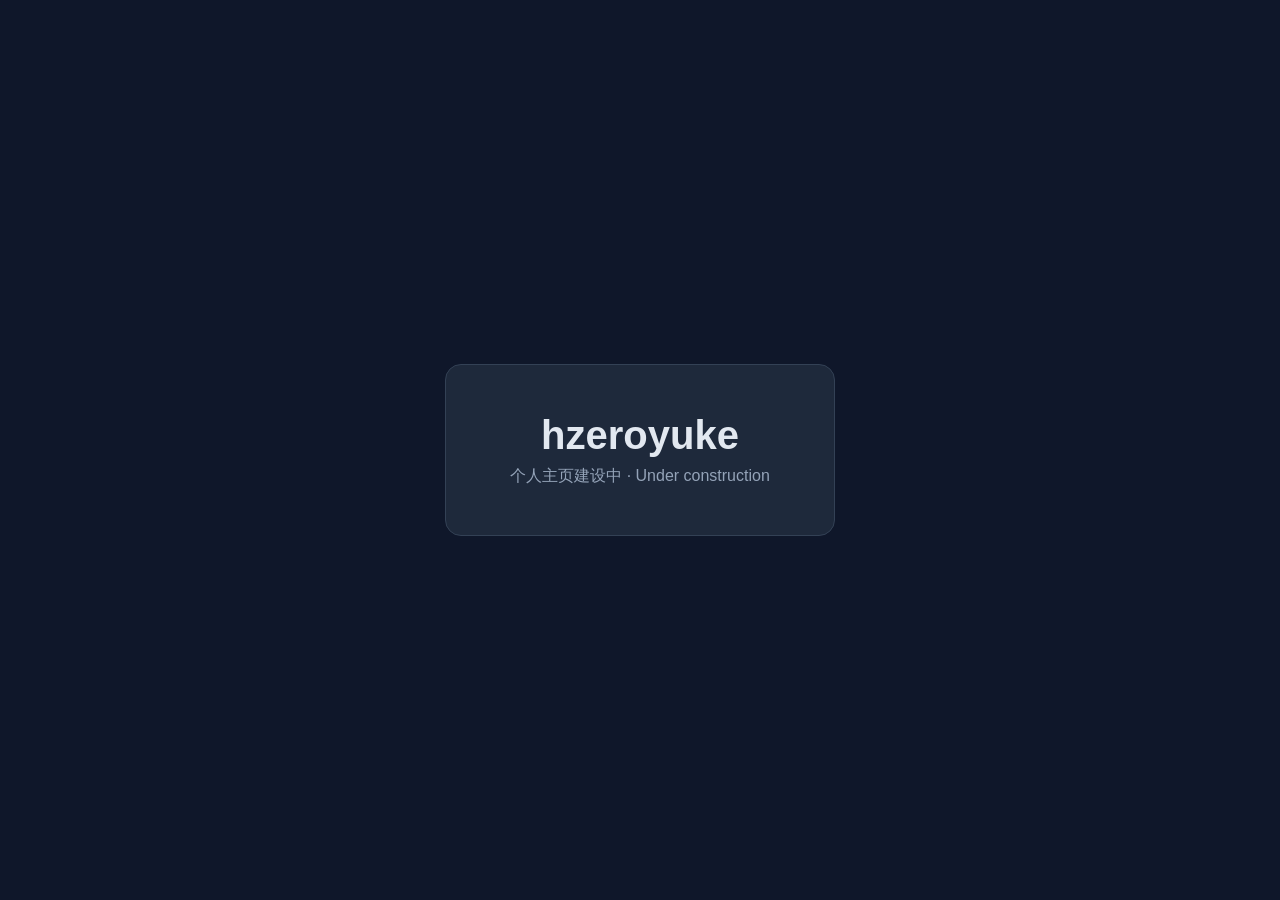
==== index.html @ 46107048 "Add placeholder homepage" ====
<!DOCTYPE html>
<html lang="zh">
<head>
  <meta charset="UTF-8">
  <meta name="viewport" content="width=device-width, initial-scale=1.0">
  <title>hzeroyuke</title>
  <style>
    body {
      margin: 0;
      min-height: 100vh;
      display: flex;
      align-items: center;
      justify-content: center;
      font-family: -apple-system, "Segoe UI", "PingFang SC", "Microsoft YaHei", sans-serif;
      background: #0f172a;
      color: #e2e8f0;
    }
    .card {
      text-align: center;
      padding: 3rem 4rem;
      border: 1px solid #334155;
      border-radius: 16px;
      background: #1e293b;
    }
    h1 { margin: 0 0 0.5rem; font-size: 2.5rem; }
    p { margin: 0; color: #94a3b8; }
  </style>
</head>
<body>
  <div class="card">
    <h1>hzeroyuke</h1>
    <p>个人主页建设中 · Under construction</p>
  </div>
</body>
</html>
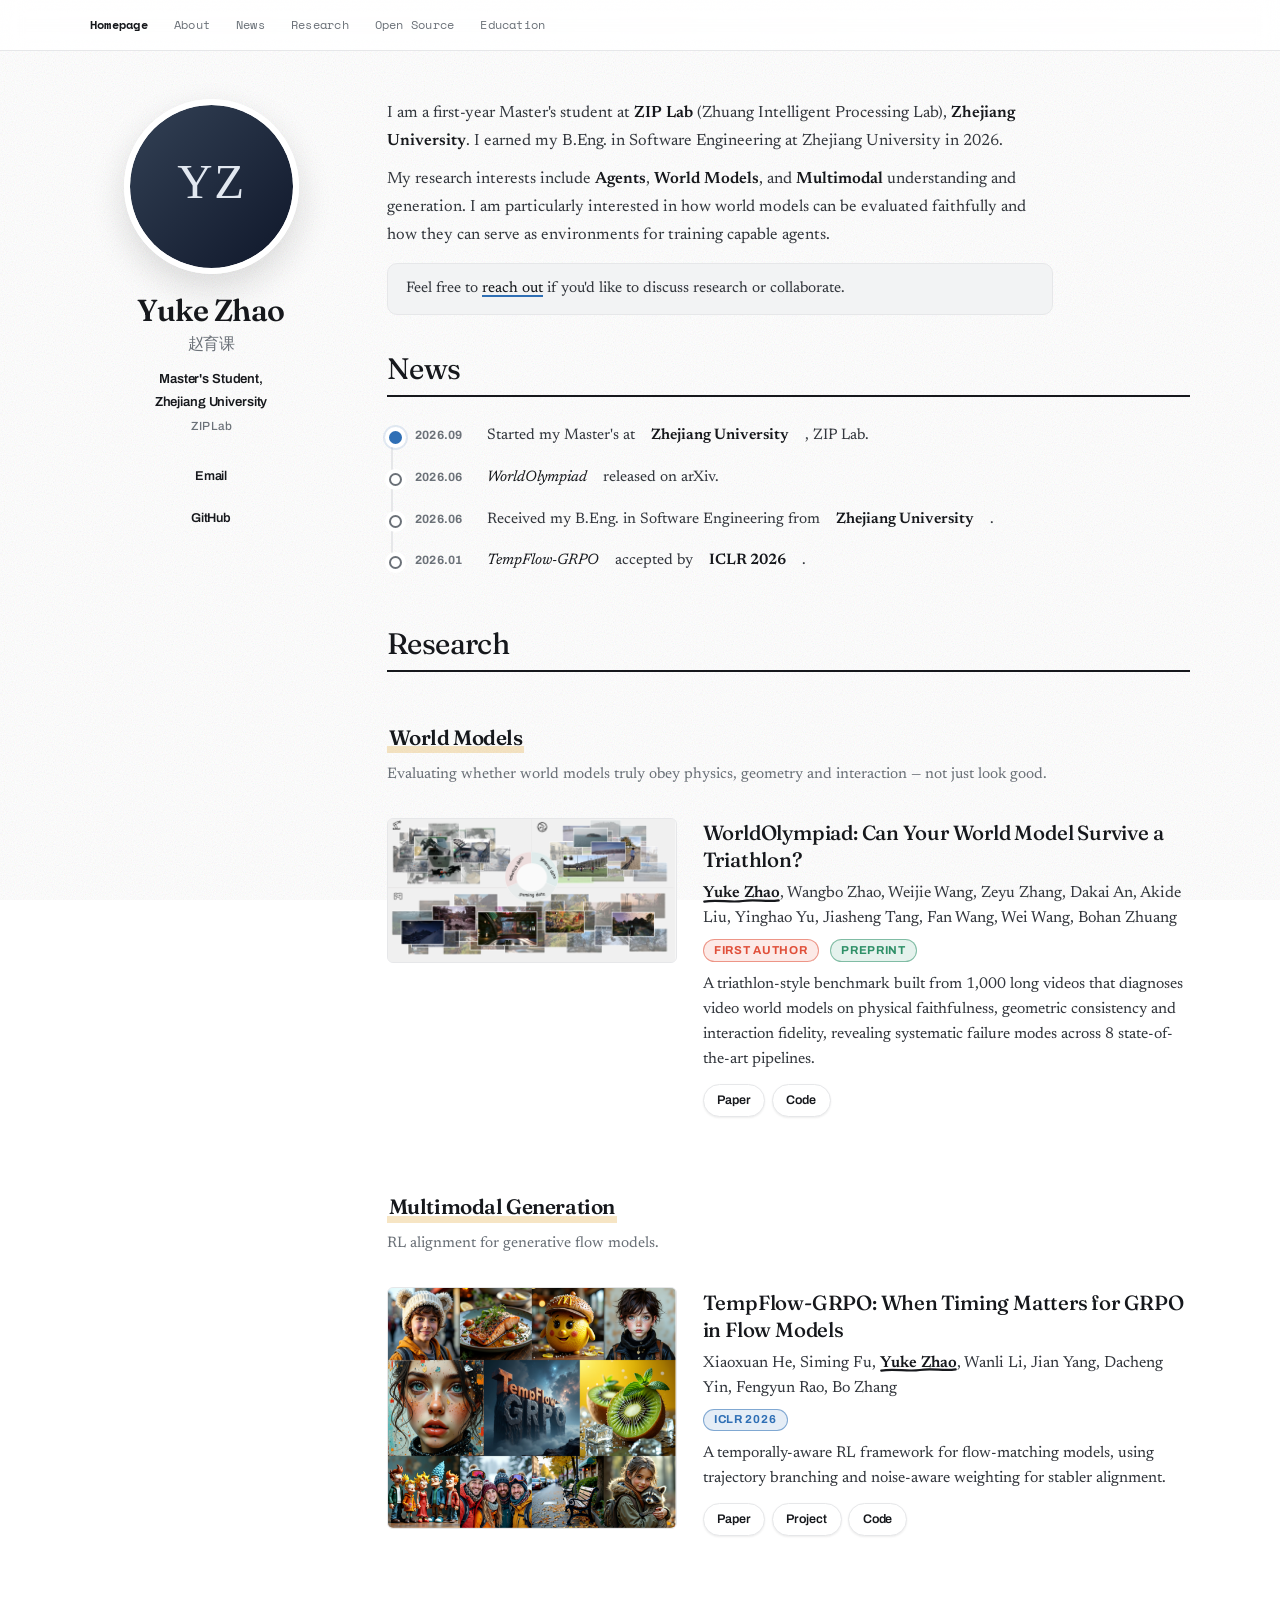
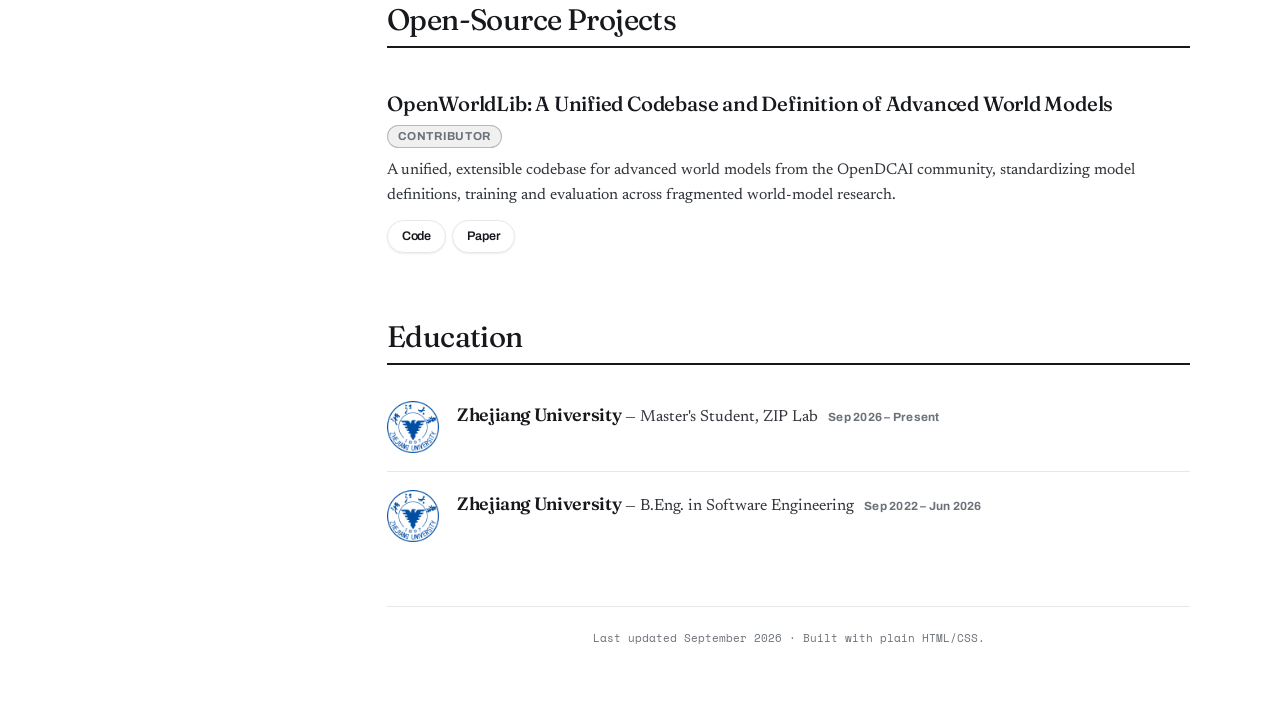
==== commit 6a90053c: "Add academic homepage for Yuke Zhao" ====
--- a/index.html
+++ b/index.html
@@ -1,35 +1,142 @@
 <!DOCTYPE html>
-<html lang="zh">
+<html lang="en">
 <head>
-  <meta charset="UTF-8">
-  <meta name="viewport" content="width=device-width, initial-scale=1.0">
-  <title>hzeroyuke</title>
-  <style>
-    body {
-      margin: 0;
-      min-height: 100vh;
-      display: flex;
-      align-items: center;
-      justify-content: center;
-      font-family: -apple-system, "Segoe UI", "PingFang SC", "Microsoft YaHei", sans-serif;
-      background: #0f172a;
-      color: #e2e8f0;
-    }
-    .card {
-      text-align: center;
-      padding: 3rem 4rem;
-      border: 1px solid #334155;
-      border-radius: 16px;
-      background: #1e293b;
-    }
-    h1 { margin: 0 0 0.5rem; font-size: 2.5rem; }
-    p { margin: 0; color: #94a3b8; }
-  </style>
+<meta charset="UTF-8">
+<meta name="viewport" content="width=device-width, initial-scale=1.0">
+<title>Yuke Zhao</title>
+<meta name="description" content="Yuke Zhao — Master's student at Zhejiang University, ZIP Lab. Agents, World Models, Multimodal.">
+<link rel="preconnect" href="https://fonts.googleapis.com">
+<link rel="preconnect" href="https://fonts.gstatic.com" crossorigin>
+<link href="https://fonts.googleapis.com/css2?family=Archivo:wght@500;600;700&family=Fraunces:ital,opsz,wght,WONK@0,9..144,300..900,0;0,9..144,300..900,1;1,9..144,300..900,0&family=Newsreader:ital,opsz,wght@0,6..72,200..600;1,6..72,200..600&family=Space+Mono:wght@400;700&display=swap" rel="stylesheet">
+<link rel="stylesheet" href="style.css?v=1">
 </head>
 <body>
-  <div class="card">
-    <h1>hzeroyuke</h1>
-    <p>个人主页建设中 · Under construction</p>
+
+<nav class="topnav">
+  <div class="topnav-inner">
+    <a href="#top" class="nav-home">Homepage</a>
+    <a href="#about">About</a>
+    <a href="#news">News</a>
+    <a href="#research">Research</a>
+    <a href="#opensource">Open Source</a>
+    <a href="#education">Education</a>
   </div>
+</nav>
+
+<div class="layout" id="top">
+
+  <aside class="sidebar">
+    <div class="author">
+      <div class="author-avatar">
+        <img src="assets/avatar.svg" alt="Yuke Zhao">
+      </div>
+      <h1 class="author-name">Yuke Zhao <span class="cn">赵育课</span></h1>
+      <p class="author-affil">Master's Student,<br>Zhejiang University</p>
+      <p class="author-affil-sub">ZIP Lab</p>
+      <ul class="author-links">
+        <li><a href="mailto:yukezhao37@gmail.com">Email</a></li>
+        <li><a href="https://github.com/hzeroyuke" target="_blank" rel="noopener">GitHub</a></li>
+      </ul>
+    </div>
+  </aside>
+
+  <main class="content">
+
+  <section class="about" id="about">
+    <p class="bio">
+      I am a first-year Master's student at <strong>ZIP Lab</strong>
+      (Zhuang Intelligent Processing Lab), <strong>Zhejiang University</strong>.
+      I earned my B.Eng. in Software Engineering at Zhejiang University in 2026.
+    </p>
+    <p class="bio">
+      My research interests include <strong>Agents</strong>, <strong>World Models</strong>,
+      and <strong>Multimodal</strong> understanding and generation. I am particularly
+      interested in how world models can be evaluated faithfully and how they can serve
+      as environments for training capable agents.
+    </p>
+    <p class="bio bio-cta">
+      Feel free to <a href="mailto:yukezhao37@gmail.com">reach out</a> if you'd like to discuss research or collaborate.
+    </p>
+  </section>
+
+  <section class="news" id="news">
+    <h2>News</h2>
+    <ul>
+      <li><span class="date">2026.09</span> Started my Master's at <strong>Zhejiang University</strong>, ZIP Lab.</li>
+      <li><span class="date">2026.06</span> <em>WorldOlympiad</em> released on arXiv.</li>
+      <li><span class="date">2026.06</span> Received my B.Eng. in Software Engineering from <strong>Zhejiang University</strong>.</li>
+      <li><span class="date">2026.01</span> <em>TempFlow-GRPO</em> accepted by <strong>ICLR 2026</strong>.</li>
+    </ul>
+  </section>
+
+  <section class="pubs" id="research">
+    <h2>Research</h2>
+
+    <div class="thread">
+      <h3 class="thread-title">World Models</h3>
+      <p class="thread-desc">Evaluating whether world models truly obey physics, geometry and interaction — not just look good.</p>
+
+      <div class="pub">
+        <div class="pub-thumb"><img src="assets/fig_worldolympiad.png" alt="WorldOlympiad"></div>
+        <div class="pub-body">
+          <p class="pub-title"><a href="https://arxiv.org/abs/2606.11129" target="_blank" rel="noopener">WorldOlympiad: Can Your World Model Survive a Triathlon?</a></p>
+          <p class="pub-authors"><strong>Yuke Zhao</strong>, Wangbo Zhao, Weijie Wang, Zeyu Zhang, Dakai An, Akide Liu, Yinghao Yu, Jiasheng Tang, Fan Wang, Wei Wang, Bohan Zhuang</p>
+          <p class="pub-venue"><span class="badge first">First Author</span> <span class="badge report">Preprint</span></p>
+          <p class="pub-tldr">A triathlon-style benchmark built from 1,000 long videos that diagnoses video world models on physical faithfulness, geometric consistency and interaction fidelity, revealing systematic failure modes across 8 state-of-the-art pipelines.</p>
+          <p class="pub-links"><a href="https://arxiv.org/abs/2606.11129" target="_blank" rel="noopener">Paper</a> <span class="sep">·</span> <a href="https://github.com/alibaba-damo-academy/WorldOlympiad" target="_blank" rel="noopener">Code</a></p>
+        </div>
+      </div>
+    </div>
+
+    <div class="thread">
+      <h3 class="thread-title">Multimodal Generation</h3>
+      <p class="thread-desc">RL alignment for generative flow models.</p>
+
+      <div class="pub">
+        <div class="pub-thumb"><img src="assets/fig_tempflow.png" alt="TempFlow-GRPO"></div>
+        <div class="pub-body">
+          <p class="pub-title"><a href="https://arxiv.org/abs/2508.04324" target="_blank" rel="noopener">TempFlow-GRPO: When Timing Matters for GRPO in Flow Models</a></p>
+          <p class="pub-authors">Xiaoxuan He, Siming Fu, <strong>Yuke Zhao</strong>, Wanli Li, Jian Yang, Dacheng Yin, Fengyun Rao, Bo Zhang</p>
+          <p class="pub-venue"><span class="badge conf">ICLR 2026</span></p>
+          <p class="pub-tldr">A temporally-aware RL framework for flow-matching models, using trajectory branching and noise-aware weighting for stabler alignment.</p>
+          <p class="pub-links"><a href="https://arxiv.org/abs/2508.04324" target="_blank" rel="noopener">Paper</a> <span class="sep">·</span> <a href="https://tempflowgrpo.github.io/" target="_blank" rel="noopener">Project</a> <span class="sep">·</span> <a href="https://github.com/Shredded-Pork/TempFlow-GRPO" target="_blank" rel="noopener">Code</a></p>
+        </div>
+      </div>
+    </div>
+  </section>
+
+  <section class="pubs" id="opensource">
+    <h2>Open-Source Projects</h2>
+
+    <div class="pub no-thumb">
+      <div class="pub-body">
+        <p class="pub-title"><a href="https://github.com/OpenDCAI/OpenWorldLib" target="_blank" rel="noopener">OpenWorldLib: A Unified Codebase and Definition of Advanced World Models</a></p>
+        <p class="pub-venue"><span class="badge contrib">Contributor</span></p>
+        <p class="pub-tldr">A unified, extensible codebase for advanced world models from the OpenDCAI community, standardizing model definitions, training and evaluation across fragmented world-model research.</p>
+        <p class="pub-links"><a href="https://github.com/OpenDCAI/OpenWorldLib" target="_blank" rel="noopener">Code</a> <span class="sep">·</span> <a href="https://arxiv.org/abs/2604.04707" target="_blank" rel="noopener">Paper</a></p>
+      </div>
+    </div>
+  </section>
+
+  <section class="misc" id="education">
+    <h2>Education</h2>
+    <ul class="edu">
+      <li>
+        <span class="edu-logo"><img src="assets/zju.png" alt="ZJU"></span>
+        <span class="edu-text"><strong>Zhejiang University</strong> — Master's Student, ZIP Lab <span class="edu-date">Sep 2026 – Present</span></span>
+      </li>
+      <li>
+        <span class="edu-logo"><img src="assets/zju.png" alt="ZJU"></span>
+        <span class="edu-text"><strong>Zhejiang University</strong> — B.Eng. in Software Engineering <span class="edu-date">Sep 2022 – Jun 2026</span></span>
+      </li>
+    </ul>
+  </section>
+
+  <footer>
+    <p>Last updated September 2026 · Built with plain HTML/CSS.</p>
+  </footer>
+
+  </main>
+</div>
 </body>
 </html>
--- a/style.css
+++ b/style.css
@@ -0,0 +1,722 @@
+/* =====================================================================
+   Wanli Li — academic homepage
+   Aesthetic: ink-on-paper, editorial serif, monochrome with blue pops
+   Fonts: Fraunces (display) · Newsreader (body) · Space Mono / Archivo (labels)
+   ===================================================================== */
+
+:root {
+  /* --- ink & paper --- */
+  --ink: #16181c;
+  --soft: #33373d;
+  --faint: #6b7178;
+  --line: #e6e7e9;
+  --bg: #ffffff;
+  --bg-2: #f2f3f4;
+  --card: #ffffff;
+
+  /* --- functional accent (links, active states) --- */
+  --accent: #2f6fb5;
+  --accent-soft: rgba(47, 111, 181, 0.12);
+
+  /* --- pops --- */
+  --pop-red: #e0503a;
+  --pop-blue: #2f6fb5;
+  --pop-amber: #e0a12b;
+  --pop-green: #2f9068;
+  --marker: rgba(224, 161, 43, 0.28);
+
+  /* --- type --- */
+  --font-display: "Fraunces", Georgia, serif;
+  --font-body: "Newsreader", Georgia, serif;
+  --font-mono: "Space Mono", "SFMono-Regular", monospace;
+  --font-ui: "Archivo", -apple-system, BlinkMacSystemFont, sans-serif;
+  --font-name: "Fraunces", Georgia, serif;
+
+  --radius: 12px;
+  --ease: cubic-bezier(0.22, 1, 0.36, 1);
+}
+
+* { box-sizing: border-box; margin: 0; padding: 0; }
+
+html { scroll-behavior: smooth; }
+
+body {
+  font-family: var(--font-body);
+  color: var(--ink);
+  background: var(--bg);
+  line-height: 1.7;
+  font-size: 20px;
+  font-weight: 420;
+  font-optical-sizing: auto;
+  -webkit-font-smoothing: antialiased;
+  overflow-x: hidden;
+}
+
+/* paper grain overlay */
+body::before {
+  content: "";
+  position: fixed;
+  inset: 0;
+  z-index: 1;
+  pointer-events: none;
+  opacity: 0.4;
+  mix-blend-mode: multiply;
+  background-image: url("data:image/svg+xml,%3Csvg xmlns='http://www.w3.org/2000/svg' width='140' height='140'%3E%3Cfilter id='n'%3E%3CfeTurbulence type='fractalNoise' baseFrequency='0.9' numOctaves='2' stitchTiles='stitch'/%3E%3C/filter%3E%3Crect width='100%25' height='100%25' filter='url(%23n)' opacity='0.4'/%3E%3C/svg%3E");
+}
+
+a {
+  color: var(--accent);
+  text-decoration: none;
+  border-bottom: 1px solid transparent;
+  transition: border-color .15s var(--ease), color .15s var(--ease);
+}
+a:hover { border-bottom-color: var(--accent); }
+
+/* ---------- TOP NAV ---------- */
+.topnav {
+  position: sticky;
+  top: 0;
+  z-index: 100;
+  background: rgba(255,255,255,0.85);
+  backdrop-filter: blur(10px) saturate(1.3);
+  border-bottom: 1px solid var(--line);
+}
+.topnav-inner {
+  max-width: 1180px;
+  margin: 0 auto;
+  padding: 13px 40px;
+  display: flex;
+  gap: 26px;
+  font-family: var(--font-mono);
+  font-size: 0.72rem;
+  letter-spacing: 0.02em;
+}
+.topnav a {
+  position: relative;
+  color: var(--faint);
+  border-bottom: none;
+  padding: 2px 0;
+  transition: color .3s var(--ease);
+}
+.topnav a::after {
+  content: "";
+  position: absolute;
+  left: 0;
+  bottom: -1px;
+  width: 100%;
+  height: 1.5px;
+  background: var(--ink);
+  transform: scaleX(0);
+  transform-origin: left;
+  transition: transform .32s var(--ease);
+}
+.topnav a:hover { color: var(--ink); border-bottom: none; }
+.topnav a:hover::after { transform: scaleX(1); }
+.topnav .nav-home { color: var(--ink); font-weight: 700; }
+
+/* ---------- TWO-COLUMN LAYOUT ---------- */
+.layout {
+  max-width: 1180px;
+  margin: 0 auto;
+  padding: 48px 40px 80px;
+  display: flex;
+  align-items: flex-start;
+  position: relative;
+  z-index: 2;
+}
+.sidebar {
+  width: 22%;
+  flex-shrink: 0;
+  position: sticky;
+  top: 80px;
+  text-align: center;
+}
+.content {
+  width: 78%;
+  padding-left: 5%;
+}
+
+/* ---------- SIDEBAR / AUTHOR ---------- */
+.author-avatar {
+  width: 175px;
+  height: 175px;
+  margin: 0 auto 18px;
+  border-radius: 50%;
+  overflow: hidden;
+  padding: 0;
+  border: 6px solid var(--card);
+  box-shadow: 0 14px 34px rgba(20,24,24,0.14);
+  transition: box-shadow .35s var(--ease);
+}
+.author-avatar:hover { box-shadow: 0 18px 40px rgba(20,24,24,0.2); }
+.author-avatar img { width: 100%; height: 100%; object-fit: cover; border-radius: 50%; display: block; }
+
+.author-name {
+  font-family: var(--font-name);
+  font-size: 1.9rem;
+  font-weight: 600;
+  line-height: 1.15;
+  letter-spacing: -0.015em;
+  color: var(--ink);
+  margin-bottom: 12px;
+  padding: 0.06em 0.04em 0.12em;
+}
+.author-name .cn {
+  display: block;
+  font-family: var(--font-display);
+  font-size: 1rem;
+  font-weight: 400;
+  color: var(--faint);
+  margin-top: 6px;
+}
+
+.author-affil {
+  font-family: var(--font-ui);
+  font-size: 0.82rem;
+  color: var(--ink);
+  font-weight: 600;
+  letter-spacing: -0.01em;
+  margin-bottom: 3px;
+}
+.author-affil-sub {
+  font-family: var(--font-ui);
+  font-size: 0.74rem;
+  font-weight: 500;
+  color: var(--faint);
+  margin-bottom: 18px;
+}
+
+.author-links { list-style: none; }
+.author-links li { padding: 4px 0; }
+.author-links a {
+  font-family: var(--font-ui);
+  font-size: 0.8rem;
+  font-weight: 600;
+  letter-spacing: -0.01em;
+  color: var(--ink);
+  border-bottom: none;
+  transition: color .3s var(--ease);
+}
+.author-links a:hover { color: var(--faint); border-bottom: none; }
+
+/* ---------- BIO ---------- */
+.bio {
+  font-size: 1.02rem;
+  line-height: 1.72;
+  color: var(--soft);
+  max-width: 74ch;
+  margin-bottom: 10px;
+}
+.bio strong { font-weight: 600; color: var(--ink); }
+.bio em { font-style: italic; color: var(--ink); }
+.bio a {
+  color: var(--ink);
+  border-bottom: none;
+  text-decoration: underline;
+  text-decoration-color: var(--pop-blue);
+  text-decoration-thickness: 1.5px;
+  text-underline-offset: 2.5px;
+  text-decoration-skip-ink: none;
+}
+.bio a:hover { color: var(--pop-blue); text-decoration-thickness: 2px; }
+.bio-cta {
+  margin-top: 14px;
+  padding: 12px 18px;
+  background: var(--bg-2);
+  border: 1.5px solid var(--line);
+  border-radius: 10px;
+  font-size: 0.95rem;
+  color: var(--soft);
+}
+.nowrap { white-space: nowrap; }
+
+/* ---------- SECTION HEADERS ---------- */
+h2 {
+  font-family: var(--font-display);
+  font-size: 1.85rem;
+  font-weight: 450;
+  letter-spacing: -0.02em;
+  line-height: 1.08;
+  font-variation-settings: "opsz" 30, "wght" 450, "WONK" 0;
+  margin-bottom: 18px;
+  padding-bottom: 10px;
+  border-bottom: 2.5px solid var(--ink);
+}
+section { margin-bottom: 46px; scroll-margin-top: 4.5rem; }
+.about { margin-bottom: 38px; }
+
+/* ---------- NEWS (timeline) ---------- */
+.news ul, .misc ul { list-style: none; }
+.news ul { position: relative; padding-left: 2px; }
+.news ul::before {
+  content: "";
+  position: absolute;
+  top: 1rem;
+  bottom: 1rem;
+  left: 4px;
+  width: 1.5px;
+  background: var(--line);
+}
+.news li {
+  position: relative;
+  display: flex;
+  gap: 16px;
+  padding: 8px 0 8px 26px;
+  font-size: 0.95rem;
+  color: var(--soft);
+  align-items: baseline;
+}
+.news li::before {
+  content: "";
+  position: absolute;
+  left: 0;
+  top: 1rem;
+  width: 9px;
+  height: 9px;
+  border-radius: 50%;
+  background: var(--card);
+  border: 2px solid var(--faint);
+  box-shadow: 0 0 0 4px var(--card);
+  z-index: 1;
+  transition: transform .25s var(--ease), border-color .25s var(--ease), background .25s var(--ease);
+}
+.news li:first-child::before {
+  background: var(--pop-blue);
+  border-color: var(--pop-blue);
+  box-shadow: 0 0 0 4px var(--card), 0 0 0 6px var(--accent-soft);
+}
+.news li:hover::before {
+  transform: scale(1.25);
+  border-color: var(--pop-blue);
+  background: var(--pop-blue);
+}
+.news strong { color: var(--ink); font-weight: 600; }
+.news em { font-style: italic; color: var(--ink); }
+.date {
+  flex-shrink: 0;
+  font-family: var(--font-ui);
+  color: var(--faint);
+  font-variant-numeric: tabular-nums;
+  font-size: 0.75rem;
+  font-weight: 700;
+  letter-spacing: 0.02em;
+  min-width: 56px;
+  white-space: nowrap;
+}
+
+/* ---------- TALKS ---------- */
+.talks ul { list-style: none; }
+.talks li {
+  display: grid;
+  grid-template-columns: 64px 1fr auto;
+  gap: 6px 18px;
+  align-items: baseline;
+  padding: 10px 0;
+  border-bottom: 1px solid var(--line);
+}
+.talks li:last-child { border-bottom: none; }
+.talk-date {
+  font-family: var(--font-ui);
+  color: var(--faint);
+  font-variant-numeric: tabular-nums;
+  font-size: 0.75rem;
+  font-weight: 700;
+  letter-spacing: 0.02em;
+}
+.talk-title {
+  font-family: var(--font-display);
+  font-size: 1.02rem;
+  font-weight: 500;
+  letter-spacing: -0.01em;
+  color: var(--ink);
+}
+.talk-venue {
+  text-align: right;
+  font-family: var(--font-ui);
+  font-size: 0.78rem;
+  font-weight: 600;
+  color: var(--faint);
+}
+
+/* ---------- RESEARCH ---------- */
+.research-note {
+  font-size: 0.92rem;
+  color: var(--faint);
+  margin-bottom: 28px;
+  margin-top: -4px;
+}
+.cofirst { color: var(--pop-red); font-weight: 600; font-size: 0.85em; vertical-align: super; line-height: 0; }
+
+.thread { margin-bottom: 20px; }
+.thread + .thread { margin-top: 8px; }
+.thread-title {
+  font-family: var(--font-display);
+  font-size: 1.3rem;
+  font-weight: 600;
+  letter-spacing: -0.02em;
+  color: var(--ink);
+  margin-bottom: 4px;
+  margin-top: 30px;
+  display: inline-block;
+  border-bottom: none;
+  background-image: linear-gradient(var(--marker), var(--marker));
+  background-repeat: no-repeat;
+  background-position: 0 88%;
+  background-size: 100% 0.36em;
+  padding: 0 0.08em 2px;
+}
+.thread-desc {
+  font-size: 0.95rem;
+  color: var(--faint);
+  margin-bottom: 8px;
+}
+
+.pub {
+  display: grid;
+  grid-template-columns: 290px 1fr;
+  gap: 1.6rem;
+  align-items: start;
+  padding: 1.4rem 0;
+  border-top: 1px solid var(--line);
+  border-bottom: none;
+}
+.pub:first-of-type { border-top: none; }
+
+.pub-thumb {
+  display: block;
+  width: 100%;
+  border-radius: 6px;
+  overflow: hidden;
+  background: var(--bg-2);
+  border: 1px solid var(--line);
+  box-shadow: none;
+}
+.pub-thumb img {
+  width: 100%;
+  height: auto;
+  object-fit: contain;
+  display: block;
+  border-radius: 0;
+  box-shadow: none;
+  transition: transform .5s var(--ease);
+}
+.pub:hover .pub-thumb img { transform: scale(1.05); }
+
+.pub-body { min-width: 0; }
+.pub-title {
+  font-family: var(--font-display);
+  font-size: 1.28rem;
+  font-weight: 500;
+  letter-spacing: -0.01em;
+  line-height: 1.32;
+  margin: 0.1rem 0 0.5rem;
+}
+.pub-title a { color: var(--ink); border-bottom: none; }
+.pub-title a:hover { color: var(--pop-blue); border-bottom: none; }
+
+/* hand-drawn brush underline for MY name */
+.pub-authors {
+  font-size: 1rem;
+  color: var(--soft);
+  line-height: 1.56;
+  margin-bottom: 8px;
+}
+.pub-authors strong {
+  position: relative;
+  color: var(--ink);
+  font-weight: 600;
+  white-space: nowrap;
+  padding-bottom: 0.22em;
+  background-image: url("data:image/svg+xml,%3Csvg xmlns='http://www.w3.org/2000/svg' width='120' height='12' viewBox='0 0 120 12'%3E%3Cpath d='M2,7 C22,3 42,9 62,6 C82,3 100,8 118,5' fill='none' stroke='%2316181c' stroke-width='3.4' stroke-linecap='round'/%3E%3C/svg%3E");
+  background-repeat: no-repeat;
+  background-position: 0 100%;
+  background-size: 100% 0.5em;
+}
+
+/* venue line + pill badges */
+.pub-venue {
+  display: flex;
+  align-items: center;
+  flex-wrap: wrap;
+  gap: 0.4rem 0.7rem;
+  font-family: var(--font-ui);
+  font-size: 0.78rem;
+  font-weight: 700;
+  letter-spacing: 0.04em;
+  text-transform: uppercase;
+  color: var(--faint);
+  margin-bottom: 10px;
+}
+.badge {
+  display: inline-flex;
+  align-items: center;
+  font-family: var(--font-ui);
+  font-size: 0.72rem;
+  font-weight: 700;
+  letter-spacing: 0.06em;
+  line-height: 1;
+  padding: 0.28rem 0.65rem;
+  border-radius: 40px;
+  margin-right: 0;
+  vertical-align: baseline;
+}
+.badge.first {
+  color: var(--pop-red);
+  background: rgba(224, 80, 58, 0.12);
+  border: 1.5px solid rgba(224, 80, 58, 0.55);
+}
+.badge.cofirst-b {
+  color: var(--pop-amber);
+  background: rgba(224, 161, 43, 0.14);
+  border: 1.5px solid rgba(224, 161, 43, 0.6);
+}
+.badge.conf {
+  color: var(--pop-blue);
+  background: var(--accent-soft);
+  border: 1.5px solid rgba(47, 111, 181, 0.55);
+}
+.badge.report {
+  color: var(--pop-green);
+  background: rgba(47, 144, 104, 0.12);
+  border: 1.5px solid rgba(47, 144, 104, 0.55);
+}
+.badge.contrib {
+  color: var(--faint);
+  background: rgba(107, 113, 120, 0.1);
+  border: 1.5px solid rgba(107, 113, 120, 0.45);
+}
+.cite {
+  font-family: var(--font-ui);
+  color: var(--faint);
+  font-size: 0.74rem;
+  font-weight: 600;
+  letter-spacing: 0.01em;
+  text-transform: none;
+}
+
+.pub-tldr {
+  font-size: 0.98rem;
+  color: var(--soft);
+  margin-bottom: 12px;
+  line-height: 1.6;
+}
+
+/* pill link buttons */
+.pub-links {
+  display: flex;
+  flex-wrap: wrap;
+  gap: 0.4rem;
+  font-size: 1rem;
+}
+.pub-links .sep { display: none; }
+.pub-links a {
+  font-family: var(--font-ui);
+  font-size: 0.78rem;
+  font-weight: 600;
+  letter-spacing: -0.005em;
+  color: var(--ink);
+  background: var(--bg);
+  border: 1px solid var(--line);
+  border-bottom: 1px solid var(--line);
+  padding: 0.3rem 0.85rem;
+  border-radius: 40px;
+  box-shadow: 0 1px 2px rgba(22,24,28,0.08);
+  transition: transform .18s var(--ease), box-shadow .18s var(--ease),
+              background .28s var(--ease), border-color .28s var(--ease);
+}
+.pub-links a:hover {
+  background: var(--bg-2);
+  border-color: var(--faint);
+  transform: translateY(-1px);
+  box-shadow: 0 3px 8px rgba(22,24,28,0.12);
+}
+
+/* ---------- EXPERIENCE ---------- */
+.experience .exp-item {
+  display: flex;
+  gap: 18px;
+  padding: 18px 0;
+  border-bottom: 1px solid var(--line);
+}
+.experience .exp-item:last-child { border-bottom: none; }
+
+.exp-logo {
+  width: 52px;
+  height: 52px;
+  flex-shrink: 0;
+  border-radius: 10px;
+  background: var(--card);
+  border: 1px solid var(--line);
+  display: flex;
+  align-items: center;
+  justify-content: center;
+  padding: 8px;
+}
+.exp-logo img { max-width: 100%; max-height: 100%; object-fit: contain; display: block; }
+
+.exp-body { flex: 1; min-width: 0; }
+.exp-head {
+  display: flex;
+  justify-content: space-between;
+  align-items: baseline;
+  gap: 10px;
+  flex-wrap: wrap;
+}
+.exp-org {
+  font-family: var(--font-display);
+  font-size: 1.12rem;
+  font-weight: 600;
+  letter-spacing: -0.02em;
+  color: var(--ink);
+}
+.exp-date {
+  font-family: var(--font-ui);
+  font-size: 0.74rem;
+  font-weight: 700;
+  letter-spacing: 0.02em;
+  color: var(--faint);
+  font-variant-numeric: tabular-nums;
+  white-space: nowrap;
+}
+.exp-role {
+  font-family: var(--font-ui);
+  font-size: 0.78rem;
+  font-weight: 600;
+  letter-spacing: 0.01em;
+  color: var(--pop-blue);
+  margin: 4px 0 7px;
+}
+.exp-desc {
+  font-size: 0.98rem;
+  color: var(--soft);
+  line-height: 1.6;
+}
+.exp-desc strong { font-weight: 600; color: var(--ink); }
+.exp-desc em { font-style: italic; }
+.exp-mentor {
+  font-size: 0.9rem;
+  color: var(--faint);
+  margin-top: 6px;
+}
+.exp-mentor a { color: var(--soft); border-bottom: none; }
+.exp-mentor a:hover { color: var(--pop-blue); border-bottom: 1px solid var(--pop-blue); }
+
+/* ---------- SKILLS ---------- */
+.skill-row {
+  display: flex;
+  gap: 18px;
+  padding: 11px 0;
+  border-bottom: 1px solid var(--line);
+  font-size: 0.97rem;
+}
+.skill-row:last-child { border-bottom: none; }
+.skill-key {
+  flex: 0 0 110px;
+  font-family: var(--font-mono);
+  font-size: 0.72rem;
+  font-weight: 700;
+  letter-spacing: 0.14em;
+  text-transform: uppercase;
+  color: var(--ink);
+  padding-top: 4px;
+}
+.skill-val { flex: 1; color: var(--soft); }
+
+/* ---------- EDUCATION ---------- */
+.misc .edu { margin-bottom: 18px; }
+.misc .edu li {
+  display: flex;
+  align-items: flex-start;
+  gap: 18px;
+  padding: 18px 0;
+  border-bottom: 1px solid var(--line);
+}
+.misc .edu li:last-child { border-bottom: none; }
+.edu-logo {
+  width: 52px;
+  height: 52px;
+  flex-shrink: 0;
+  display: flex;
+  align-items: center;
+  justify-content: center;
+}
+.edu-logo img { max-width: 100%; max-height: 100%; object-fit: contain; }
+.edu-text { font-size: 1rem; color: var(--soft); line-height: 1.55; }
+.edu-text strong {
+  font-family: var(--font-display);
+  font-size: 1.12rem;
+  font-weight: 600;
+  letter-spacing: -0.02em;
+  color: var(--ink);
+}
+.edu-date {
+  font-family: var(--font-ui);
+  color: var(--faint);
+  font-size: 0.74rem;
+  font-weight: 700;
+  letter-spacing: 0.02em;
+  margin-left: 6px;
+}
+.edu-advisor { font-size: 0.9rem; color: var(--faint); }
+.edu-advisor a { color: var(--soft); border-bottom: none; }
+.edu-advisor a:hover { color: var(--pop-blue); border-bottom: 1px solid var(--pop-blue); }
+
+/* ---------- HONORS ---------- */
+.misc .honors { list-style: none; }
+.misc .honors li {
+  font-size: 0.97rem;
+  color: var(--soft);
+  padding: 5px 0 5px 20px;
+  position: relative;
+}
+.misc .honors li::before {
+  content: "";
+  position: absolute;
+  left: 2px;
+  top: 0.85em;
+  width: 7px;
+  height: 7px;
+  border-radius: 50%;
+  background: transparent;
+  border: 1.5px solid var(--ink);
+}
+
+/* ---------- FOOTER ---------- */
+footer {
+  border-top: 1px solid var(--line);
+  padding-top: 22px;
+  font-family: var(--font-mono);
+  font-size: 0.68rem;
+  color: var(--faint);
+  text-align: center;
+}
+
+/* ---------- RESPONSIVE ---------- */
+@media (max-width: 900px) {
+  body { font-size: 19px; }
+  .topnav-inner { padding: 12px 20px; gap: 18px; overflow-x: auto; }
+  .layout { flex-direction: column; padding: 32px 22px 60px; }
+  .sidebar { width: 100%; position: static; margin-bottom: 36px; }
+  .content { width: 100%; padding-left: 0; }
+  .author-avatar { width: 140px; height: 140px; }
+  .pub { grid-template-columns: 240px 1fr; gap: 1.2rem; }
+}
+@media (max-width: 560px) {
+  body { font-size: 18px; }
+  .pub { grid-template-columns: 1fr; gap: 0.8rem; }
+  .pub-thumb { max-width: 260px; }
+  .date { min-width: 52px; }
+  .talks li { grid-template-columns: 52px 1fr; }
+  .talk-venue { grid-column: 2; text-align: left; }
+  .news li { flex-direction: column; gap: 2px; }
+}
+
+/* ---------- MOTION PREFERENCES ---------- */
+@media (prefers-reduced-motion: reduce) {
+  *, *::before, *::after {
+    animation: none !important;
+    transition: none !important;
+  }
+}
+
+.pub.no-thumb { grid-template-columns: 1fr; }
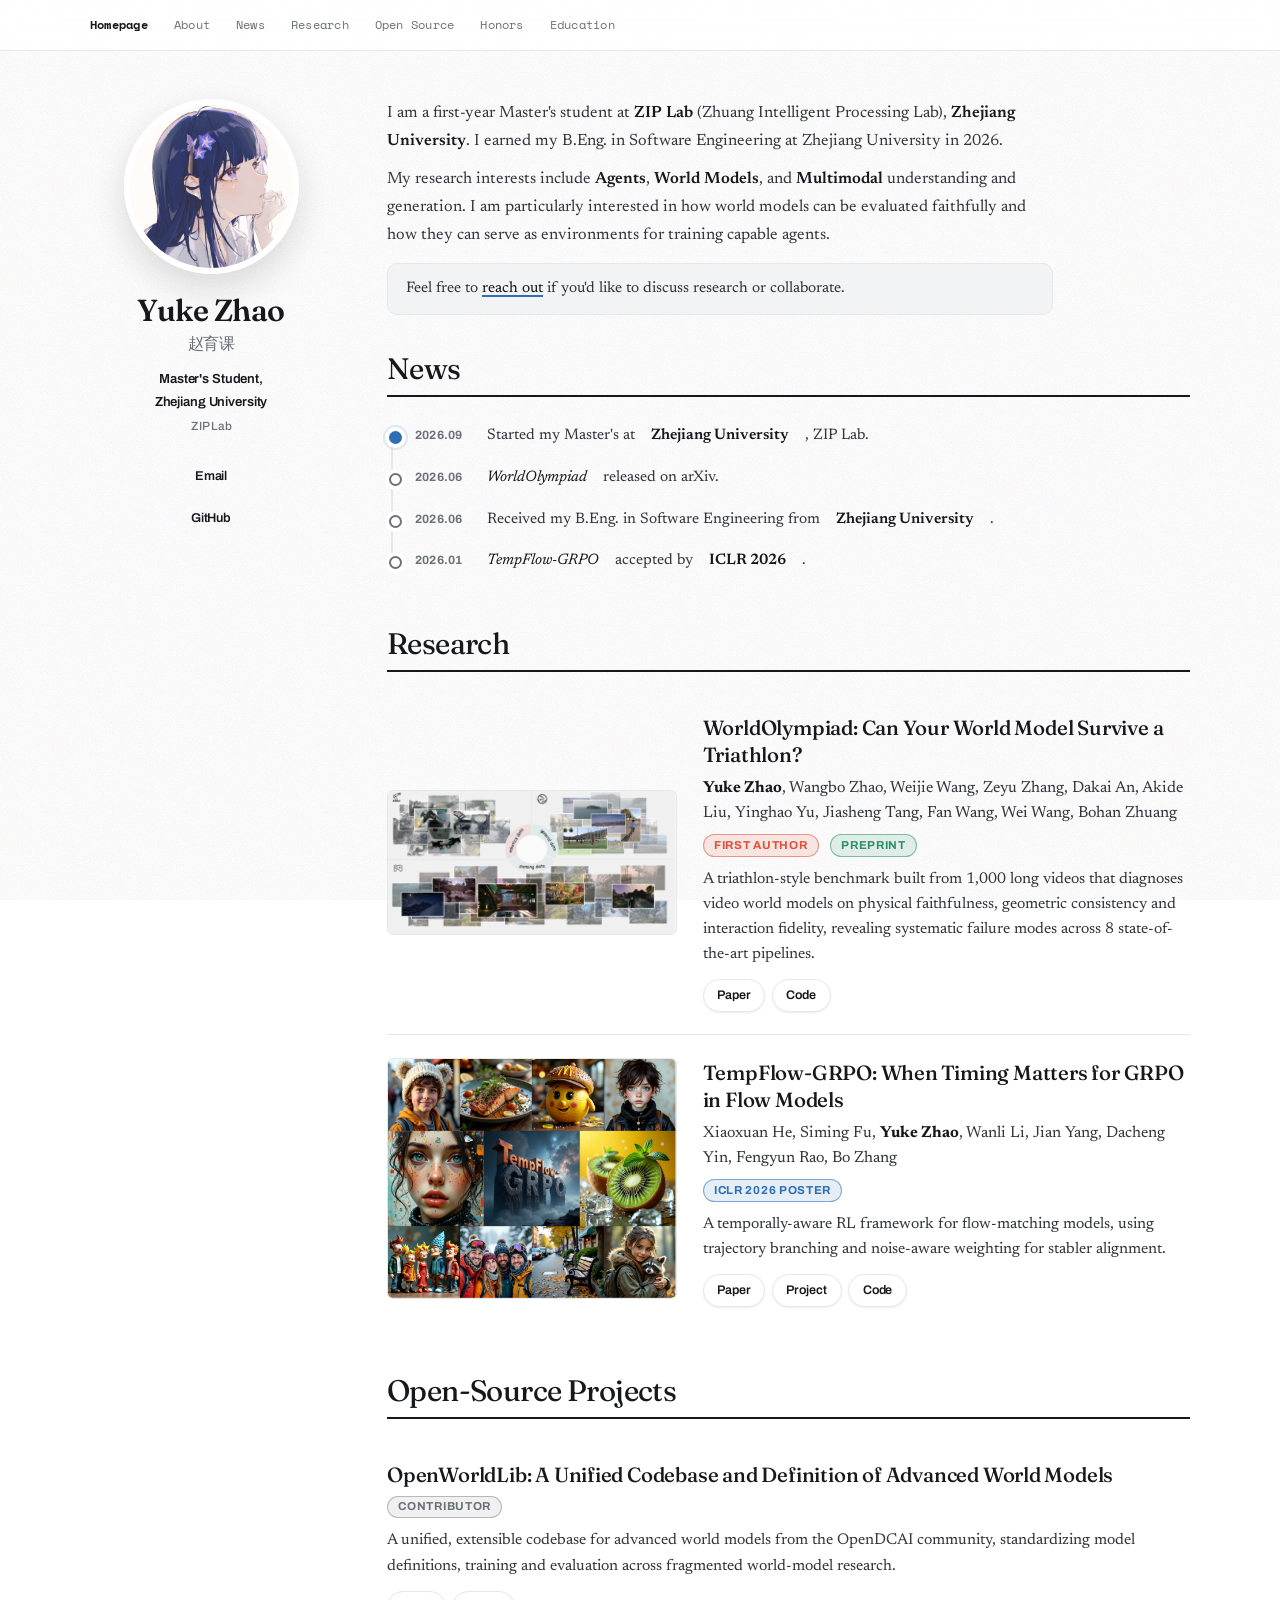
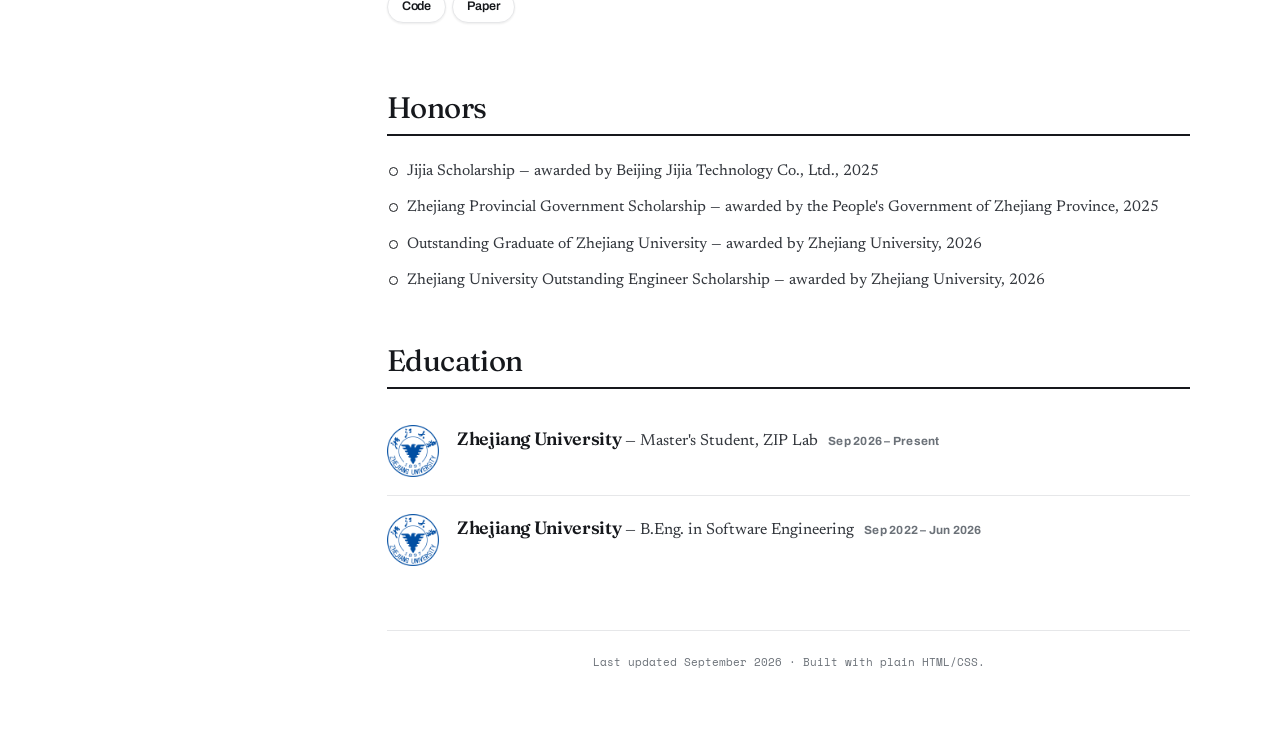
==== commit b14c40c9: "Merge research into one section, add Honors, use head.jpg, refine styling" ====
--- a/index.html
+++ b/index.html
@@ -19,6 +19,7 @@
     <a href="#news">News</a>
     <a href="#research">Research</a>
     <a href="#opensource">Open Source</a>
+    <a href="#honors">Honors</a>
     <a href="#education">Education</a>
   </div>
 </nav>
@@ -28,7 +29,7 @@
   <aside class="sidebar">
     <div class="author">
       <div class="author-avatar">
-        <img src="assets/avatar.svg" alt="Yuke Zhao">
+        <img src="assets/head.jpg" alt="Yuke Zhao">
       </div>
       <h1 class="author-name">Yuke Zhao <span class="cn">赵育课</span></h1>
       <p class="author-affil">Master's Student,<br>Zhejiang University</p>
@@ -73,11 +74,8 @@
     <h2>Research</h2>
 
     <div class="thread">
-      <h3 class="thread-title">World Models</h3>
-      <p class="thread-desc">Evaluating whether world models truly obey physics, geometry and interaction — not just look good.</p>
-
       <div class="pub">
-        <div class="pub-thumb"><img src="assets/fig_worldolympiad.png" alt="WorldOlympiad"></div>
+        <div class="pub-thumb center"><img src="assets/fig_worldolympiad.png" alt="WorldOlympiad"></div>
         <div class="pub-body">
           <p class="pub-title"><a href="https://arxiv.org/abs/2606.11129" target="_blank" rel="noopener">WorldOlympiad: Can Your World Model Survive a Triathlon?</a></p>
           <p class="pub-authors"><strong>Yuke Zhao</strong>, Wangbo Zhao, Weijie Wang, Zeyu Zhang, Dakai An, Akide Liu, Yinghao Yu, Jiasheng Tang, Fan Wang, Wei Wang, Bohan Zhuang</p>
@@ -86,18 +84,13 @@
           <p class="pub-links"><a href="https://arxiv.org/abs/2606.11129" target="_blank" rel="noopener">Paper</a> <span class="sep">·</span> <a href="https://github.com/alibaba-damo-academy/WorldOlympiad" target="_blank" rel="noopener">Code</a></p>
         </div>
       </div>
-    </div>
-
-    <div class="thread">
-      <h3 class="thread-title">Multimodal Generation</h3>
-      <p class="thread-desc">RL alignment for generative flow models.</p>
 
       <div class="pub">
         <div class="pub-thumb"><img src="assets/fig_tempflow.png" alt="TempFlow-GRPO"></div>
         <div class="pub-body">
           <p class="pub-title"><a href="https://arxiv.org/abs/2508.04324" target="_blank" rel="noopener">TempFlow-GRPO: When Timing Matters for GRPO in Flow Models</a></p>
           <p class="pub-authors">Xiaoxuan He, Siming Fu, <strong>Yuke Zhao</strong>, Wanli Li, Jian Yang, Dacheng Yin, Fengyun Rao, Bo Zhang</p>
-          <p class="pub-venue"><span class="badge conf">ICLR 2026</span></p>
+          <p class="pub-venue"><span class="badge conf">ICLR 2026 Poster</span></p>
           <p class="pub-tldr">A temporally-aware RL framework for flow-matching models, using trajectory branching and noise-aware weighting for stabler alignment.</p>
           <p class="pub-links"><a href="https://arxiv.org/abs/2508.04324" target="_blank" rel="noopener">Paper</a> <span class="sep">·</span> <a href="https://tempflowgrpo.github.io/" target="_blank" rel="noopener">Project</a> <span class="sep">·</span> <a href="https://github.com/Shredded-Pork/TempFlow-GRPO" target="_blank" rel="noopener">Code</a></p>
         </div>
@@ -116,6 +109,16 @@
         <p class="pub-links"><a href="https://github.com/OpenDCAI/OpenWorldLib" target="_blank" rel="noopener">Code</a> <span class="sep">·</span> <a href="https://arxiv.org/abs/2604.04707" target="_blank" rel="noopener">Paper</a></p>
       </div>
     </div>
+  </section>
+
+  <section class="misc" id="honors">
+    <h2>Honors</h2>
+    <ul class="honors">
+      <li>Jijia Scholarship — awarded by Beijing Jijia Technology Co., Ltd., 2025</li>
+      <li>Zhejiang Provincial Government Scholarship — awarded by the People's Government of Zhejiang Province, 2025</li>
+      <li>Outstanding Graduate of Zhejiang University — awarded by Zhejiang University, 2026</li>
+      <li>Zhejiang University Outstanding Engineer Scholarship — awarded by Zhejiang University, 2026</li>
+    </ul>
   </section>
 
   <section class="misc" id="education">
--- a/style.css
+++ b/style.css
@@ -422,15 +422,9 @@
   margin-bottom: 8px;
 }
 .pub-authors strong {
-  position: relative;
-  color: var(--ink);
-  font-weight: 600;
+  color: var(--ink);
+  font-weight: 700;
   white-space: nowrap;
-  padding-bottom: 0.22em;
-  background-image: url("data:image/svg+xml,%3Csvg xmlns='http://www.w3.org/2000/svg' width='120' height='12' viewBox='0 0 120 12'%3E%3Cpath d='M2,7 C22,3 42,9 62,6 C82,3 100,8 118,5' fill='none' stroke='%2316181c' stroke-width='3.4' stroke-linecap='round'/%3E%3C/svg%3E");
-  background-repeat: no-repeat;
-  background-position: 0 100%;
-  background-size: 100% 0.5em;
 }
 
 /* venue line + pill badges */
@@ -720,3 +714,5 @@
 }
 
 .pub.no-thumb { grid-template-columns: 1fr; }
+
+.pub-thumb.center { align-self: center; }
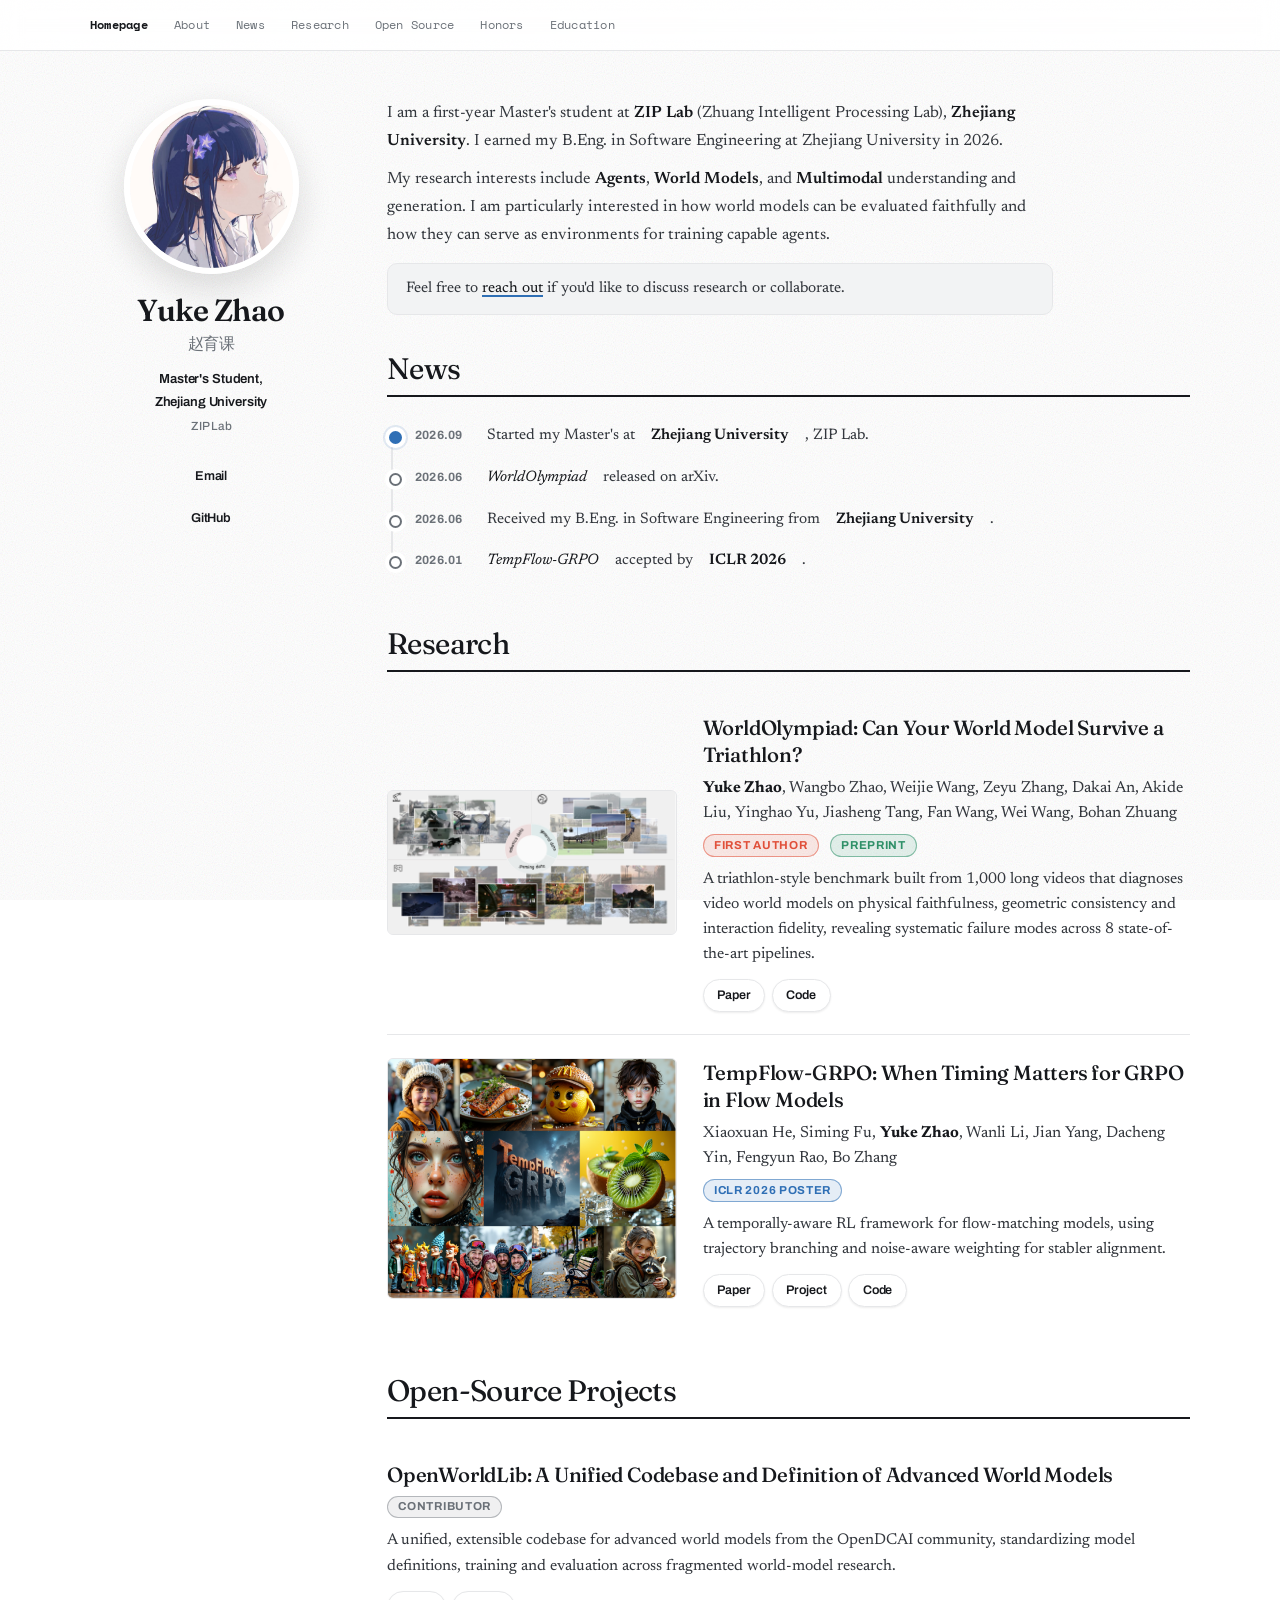
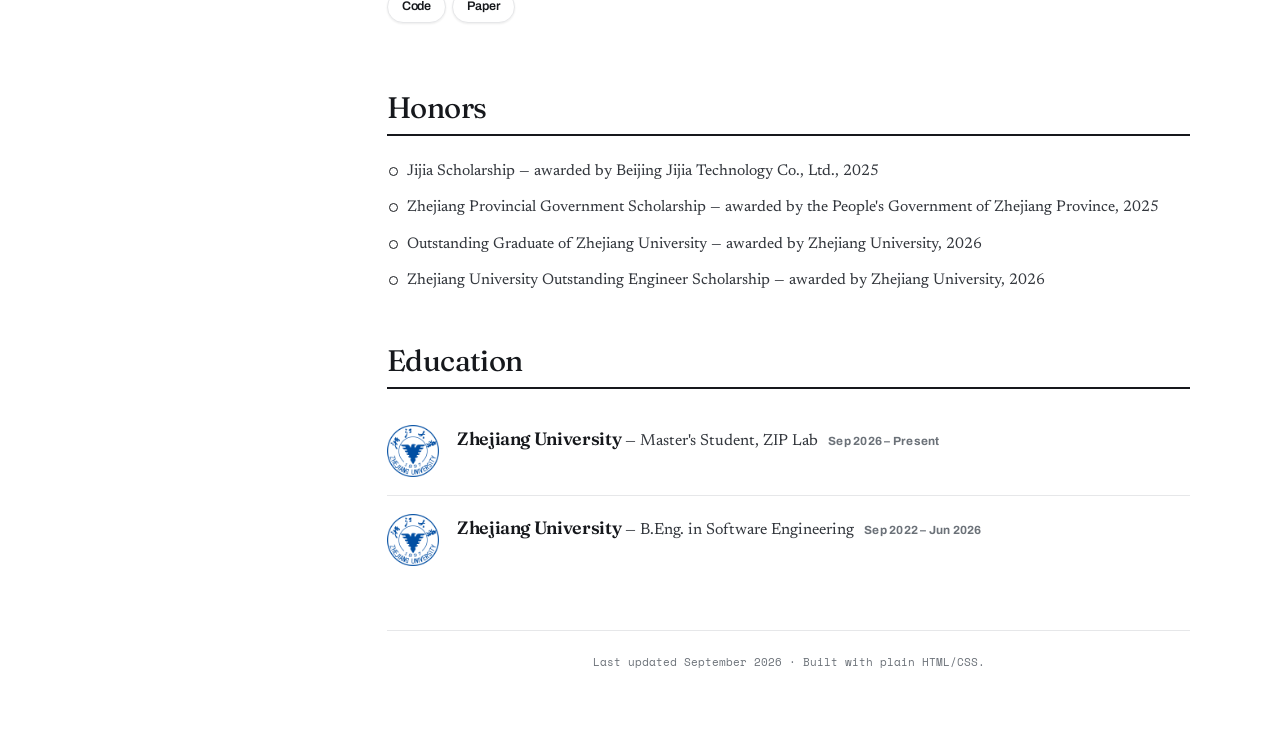
==== commit 7f351726: "Bump CSS version to bust cache (author underline removed, thumb centering)" ====
--- a/index.html
+++ b/index.html
@@ -8,7 +8,7 @@
 <link rel="preconnect" href="https://fonts.googleapis.com">
 <link rel="preconnect" href="https://fonts.gstatic.com" crossorigin>
 <link href="https://fonts.googleapis.com/css2?family=Archivo:wght@500;600;700&family=Fraunces:ital,opsz,wght,WONK@0,9..144,300..900,0;0,9..144,300..900,1;1,9..144,300..900,0&family=Newsreader:ital,opsz,wght@0,6..72,200..600;1,6..72,200..600&family=Space+Mono:wght@400;700&display=swap" rel="stylesheet">
-<link rel="stylesheet" href="style.css?v=1">
+<link rel="stylesheet" href="style.css?v=2">
 </head>
 <body>
 
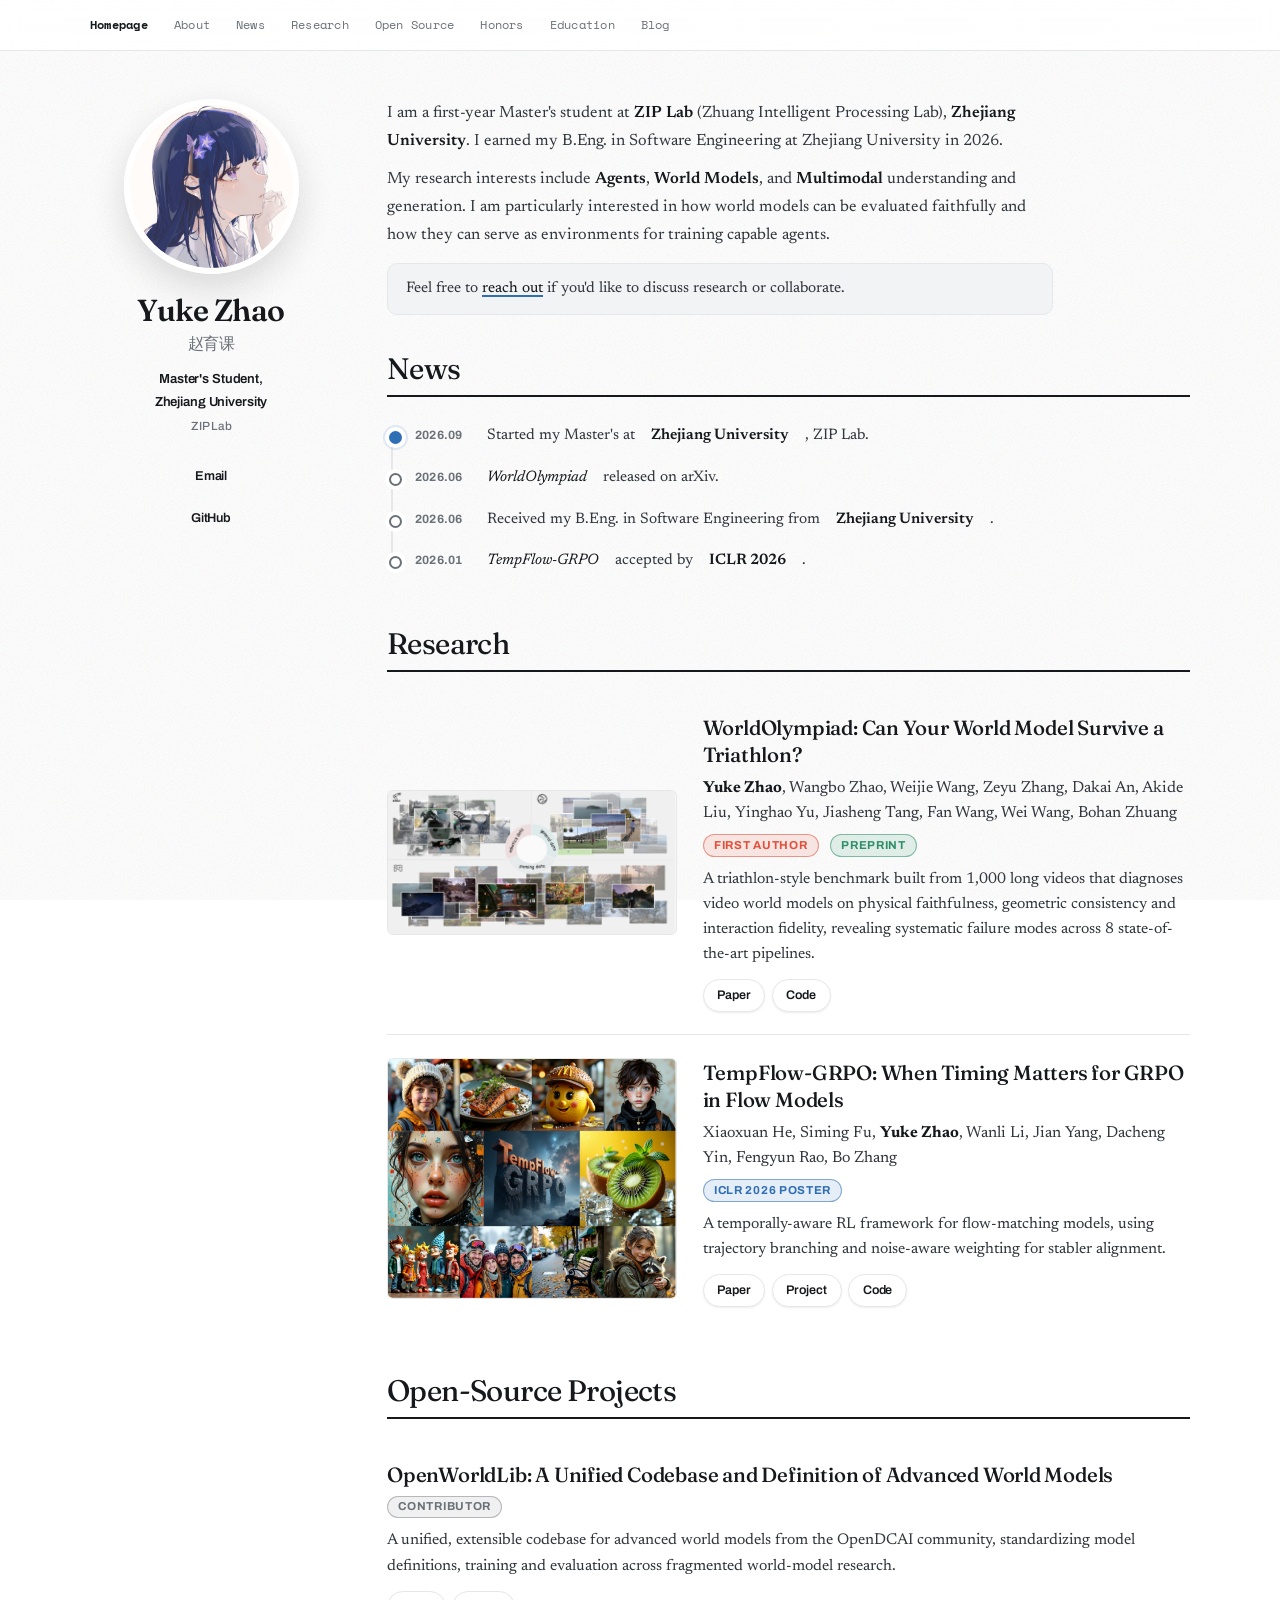
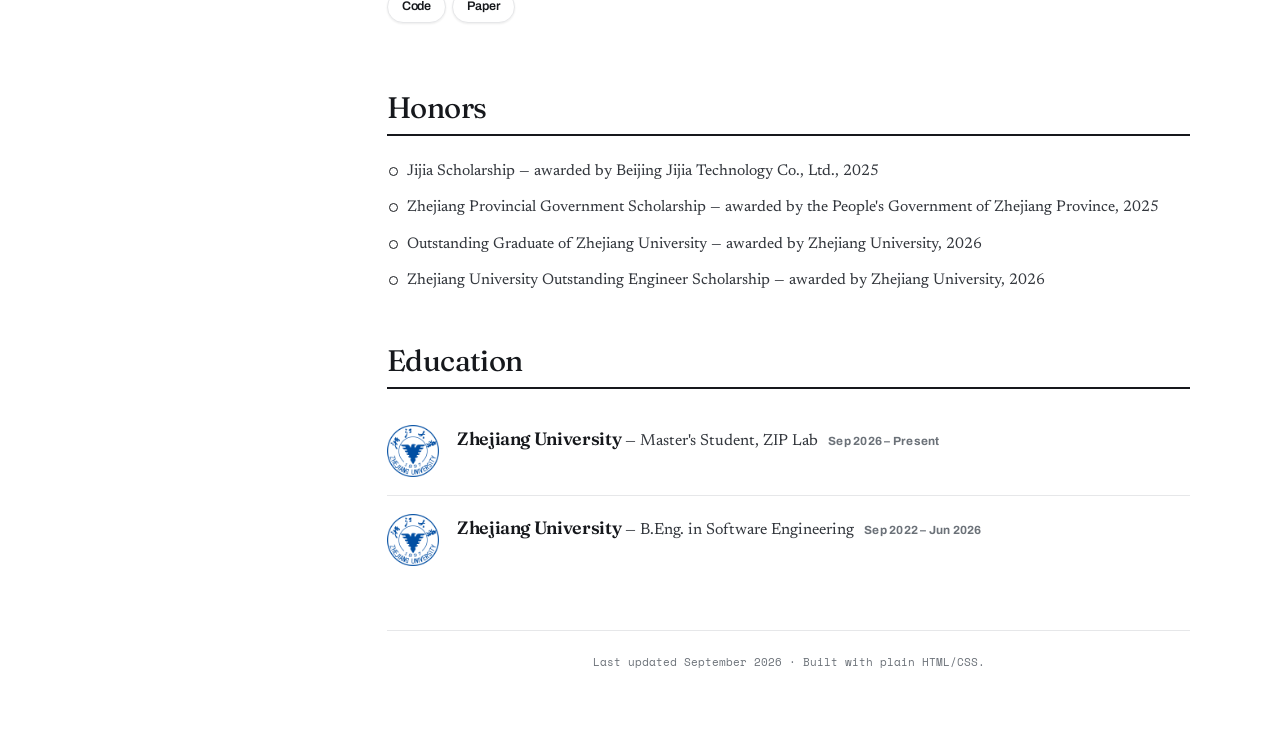
==== commit 397098b6: "Add Blog page and nav link" ====
--- a/index.html
+++ b/index.html
@@ -8,7 +8,7 @@
 <link rel="preconnect" href="https://fonts.googleapis.com">
 <link rel="preconnect" href="https://fonts.gstatic.com" crossorigin>
 <link href="https://fonts.googleapis.com/css2?family=Archivo:wght@500;600;700&family=Fraunces:ital,opsz,wght,WONK@0,9..144,300..900,0;0,9..144,300..900,1;1,9..144,300..900,0&family=Newsreader:ital,opsz,wght@0,6..72,200..600;1,6..72,200..600&family=Space+Mono:wght@400;700&display=swap" rel="stylesheet">
-<link rel="stylesheet" href="style.css?v=2">
+<link rel="stylesheet" href="style.css?v=3">
 </head>
 <body>
 
@@ -21,6 +21,7 @@
     <a href="#opensource">Open Source</a>
     <a href="#honors">Honors</a>
     <a href="#education">Education</a>
+    <a href="blog.html">Blog</a>
   </div>
 </nav>
 
--- a/style.css
+++ b/style.css
@@ -716,3 +716,64 @@
 .pub.no-thumb { grid-template-columns: 1fr; }
 
 .pub-thumb.center { align-self: center; }
+
+/* ---- Blog page ---- */
+.blog-tags {
+  font-family: var(--font-ui);
+  font-size: 0.85rem;
+  color: var(--faint);
+  margin: 0.2rem 0 1.8rem;
+  display: flex;
+  flex-wrap: wrap;
+  align-items: center;
+  gap: 0.5rem;
+}
+.blog-tags a {
+  color: var(--soft);
+  text-decoration: none;
+  border-bottom: 1px dotted var(--line);
+}
+.blog-tags a:hover { color: var(--ink); }
+.blog-tags span { color: var(--line); }
+
+.blog-list { list-style: none; padding: 0; margin: 0; }
+.blog-post {
+  padding: 1.5rem 0;
+  border-top: 1px solid var(--line);
+}
+.blog-post:first-child { border-top: none; padding-top: 0; }
+
+.blog-title {
+  font-family: var(--font-display);
+  font-size: 1.35rem;
+  font-weight: 500;
+  margin: 0 0 0.5rem;
+  line-height: 1.3;
+}
+.blog-title a {
+  color: var(--ink);
+  text-decoration: none;
+}
+.blog-title a:hover { text-decoration: underline; }
+
+.blog-summary {
+  color: var(--soft);
+  line-height: 1.6;
+  margin: 0 0 0.7rem;
+}
+.blog-meta {
+  font-family: var(--font-ui);
+  font-size: 0.8rem;
+  color: var(--faint);
+  margin: 0;
+  display: flex;
+  flex-wrap: wrap;
+  align-items: center;
+  gap: 0.45rem;
+}
+.blog-meta .sep { color: var(--line); }
+.blog-cat {
+  color: var(--soft);
+  text-transform: lowercase;
+}
+.topnav .active { color: var(--ink); font-weight: 600; }
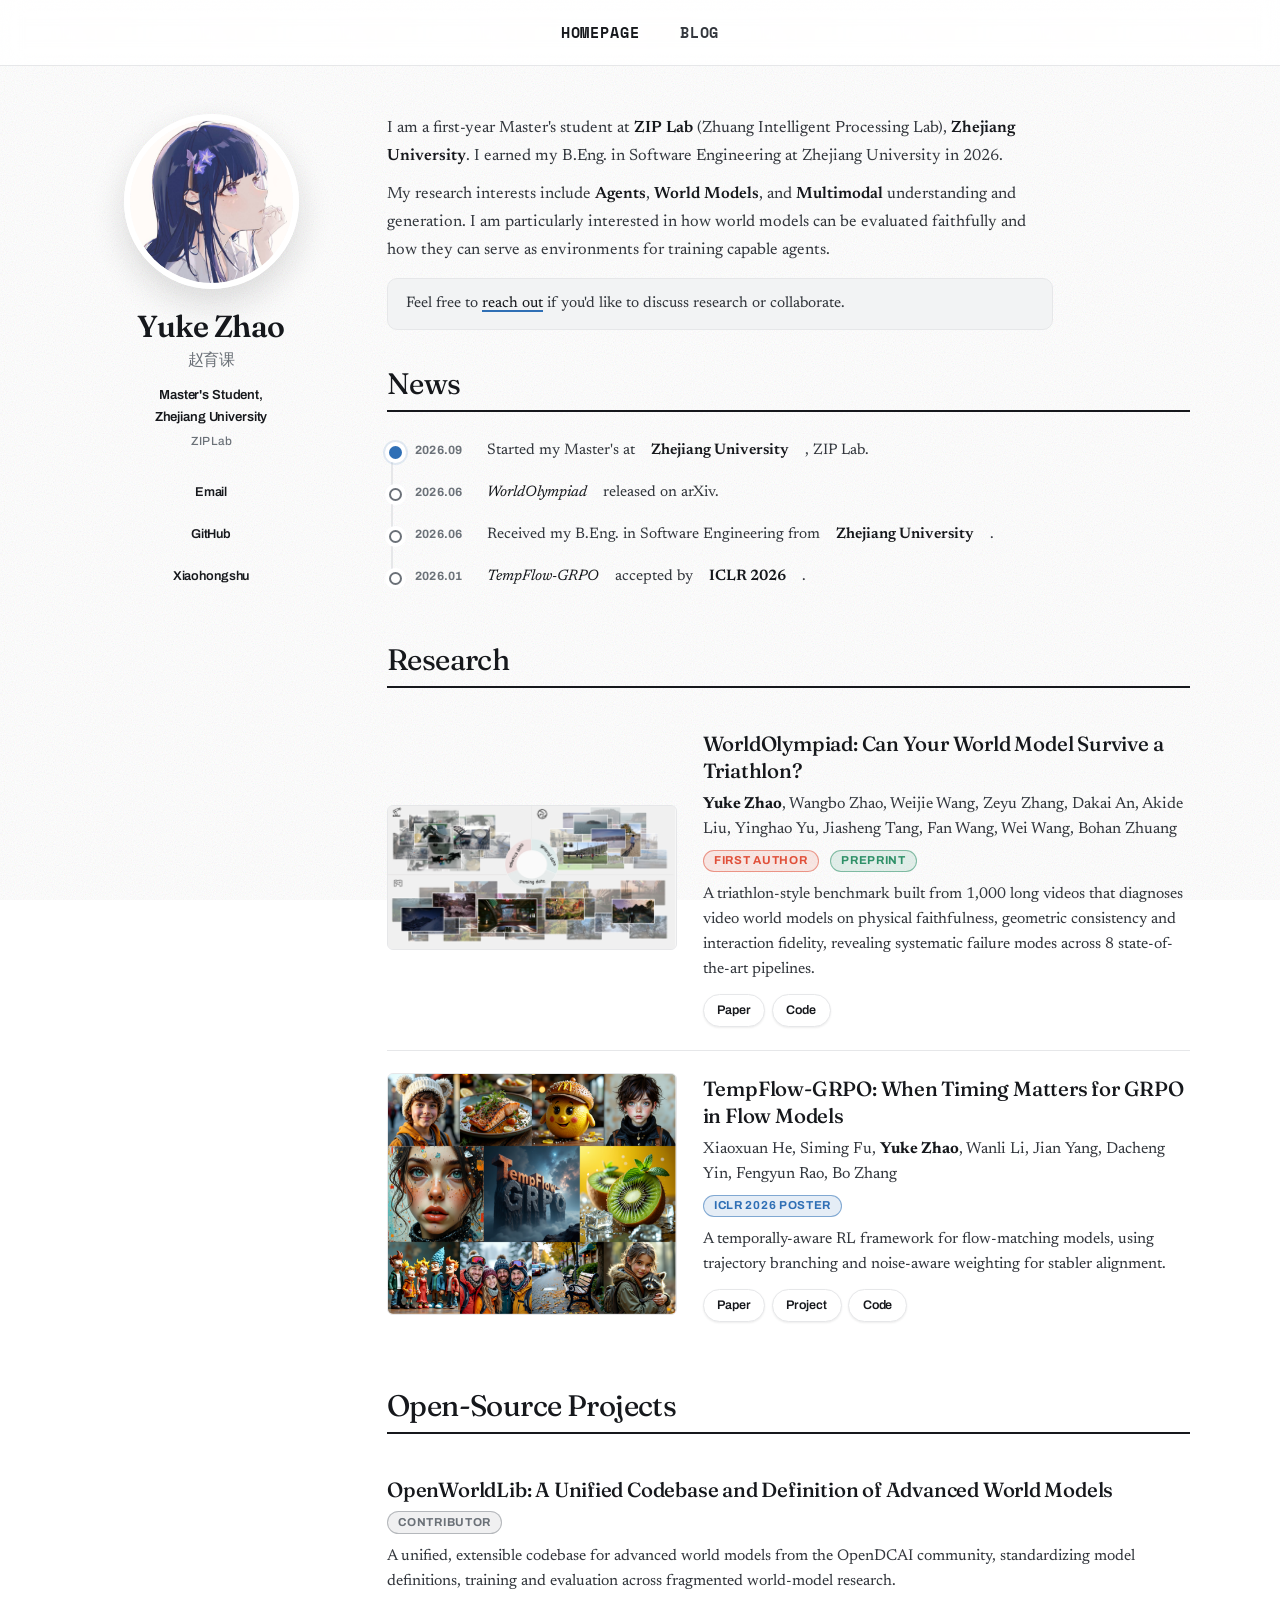
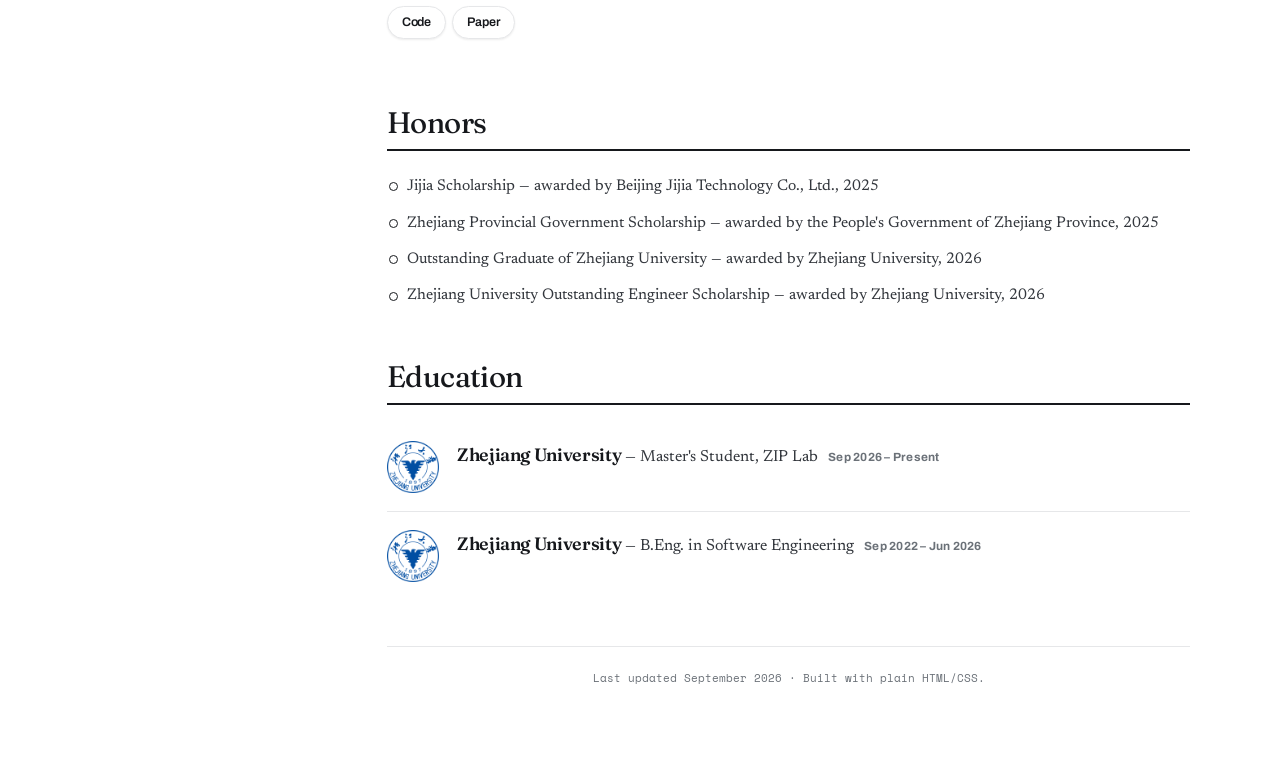
==== commit 8110e7df: "Add Xiaohongshu link; slim top nav to Homepage/Blog with prominent styling" ====
--- a/index.html
+++ b/index.html
@@ -8,19 +8,13 @@
 <link rel="preconnect" href="https://fonts.googleapis.com">
 <link rel="preconnect" href="https://fonts.gstatic.com" crossorigin>
 <link href="https://fonts.googleapis.com/css2?family=Archivo:wght@500;600;700&family=Fraunces:ital,opsz,wght,WONK@0,9..144,300..900,0;0,9..144,300..900,1;1,9..144,300..900,0&family=Newsreader:ital,opsz,wght@0,6..72,200..600;1,6..72,200..600&family=Space+Mono:wght@400;700&display=swap" rel="stylesheet">
-<link rel="stylesheet" href="style.css?v=3">
+<link rel="stylesheet" href="style.css?v=4">
 </head>
 <body>
 
 <nav class="topnav">
-  <div class="topnav-inner">
+  <div class="topnav-inner topnav-minimal">
     <a href="#top" class="nav-home">Homepage</a>
-    <a href="#about">About</a>
-    <a href="#news">News</a>
-    <a href="#research">Research</a>
-    <a href="#opensource">Open Source</a>
-    <a href="#honors">Honors</a>
-    <a href="#education">Education</a>
     <a href="blog.html">Blog</a>
   </div>
 </nav>
@@ -38,6 +32,7 @@
       <ul class="author-links">
         <li><a href="mailto:yukezhao37@gmail.com">Email</a></li>
         <li><a href="https://github.com/hzeroyuke" target="_blank" rel="noopener">GitHub</a></li>
+        <li><a href="https://www.xiaohongshu.com/user/profile/662a47050000000007005642" target="_blank" rel="noopener">Xiaohongshu</a></li>
       </ul>
     </div>
   </aside>
--- a/style.css
+++ b/style.css
@@ -777,3 +777,24 @@
   text-transform: lowercase;
 }
 .topnav .active { color: var(--ink); font-weight: 600; }
+
+/* ---- Minimal two-item nav (Homepage / Blog) ---- */
+.topnav-minimal {
+  gap: 40px;
+  justify-content: center;
+  padding-top: 16px;
+  padding-bottom: 16px;
+}
+.topnav-minimal a {
+  font-size: 0.92rem;
+  font-weight: 700;
+  letter-spacing: 0.06em;
+  text-transform: uppercase;
+  color: var(--soft);
+  padding: 4px 0;
+}
+.topnav-minimal a:hover { color: var(--ink); }
+.topnav-minimal a::after { height: 2px; }
+.topnav-minimal .nav-home,
+.topnav-minimal .active { color: var(--ink); }
+.topnav-minimal .active::after { transform: scaleX(1); }
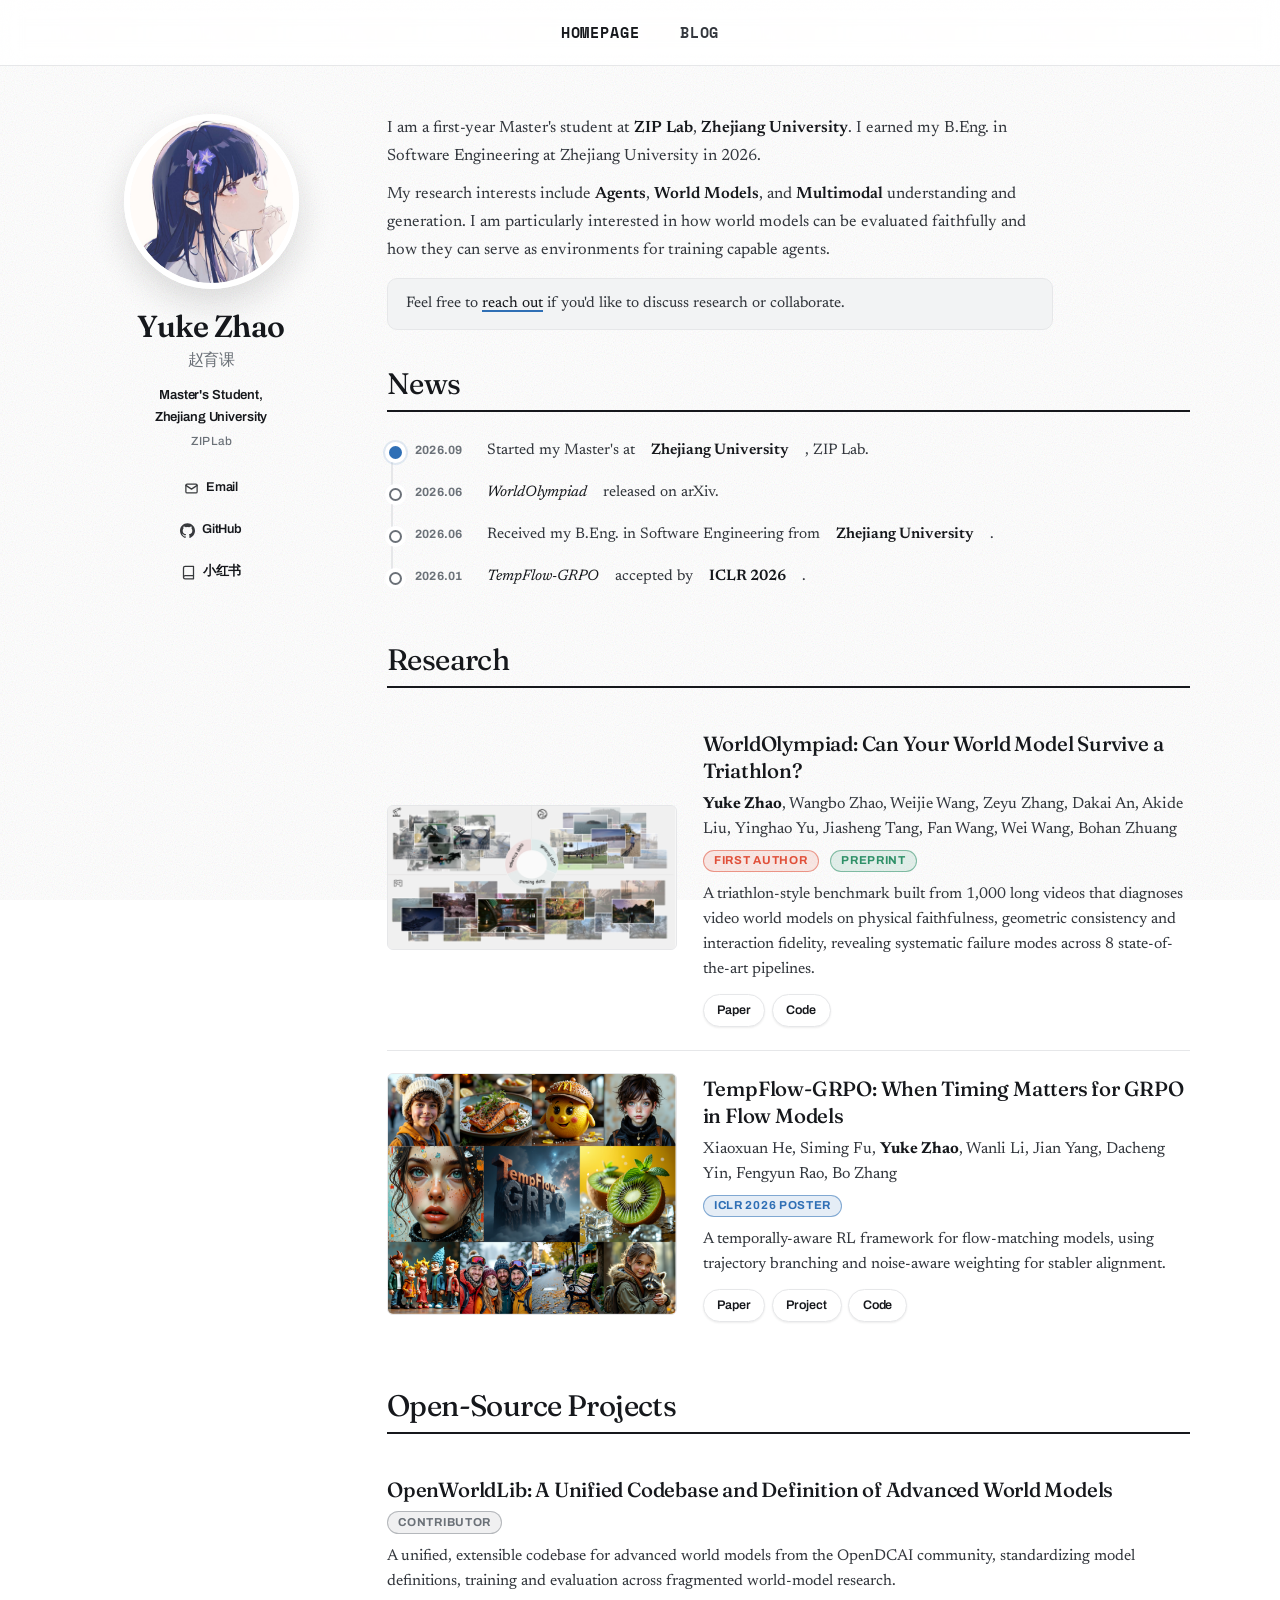
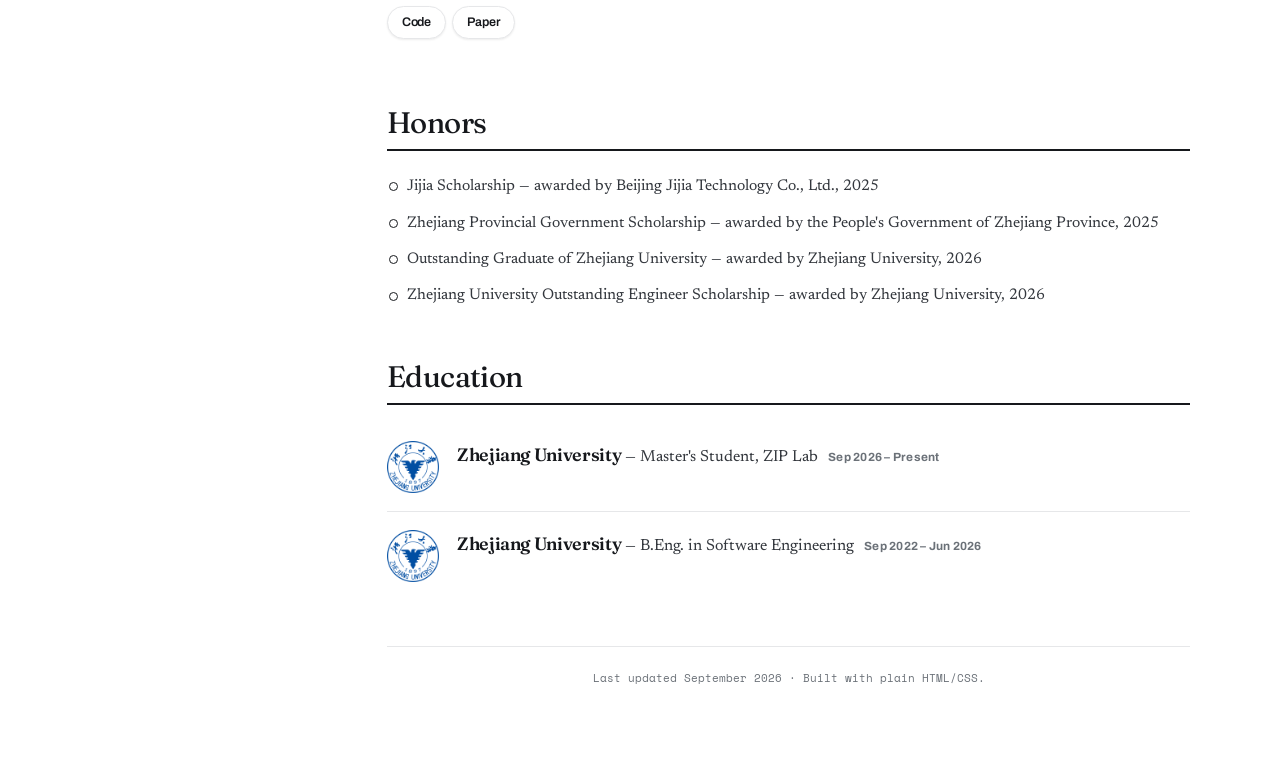
==== commit a439b1b0: "Drop lab full name; localize Xiaohongshu; add contact icons" ====
--- a/index.html
+++ b/index.html
@@ -8,7 +8,7 @@
 <link rel="preconnect" href="https://fonts.googleapis.com">
 <link rel="preconnect" href="https://fonts.gstatic.com" crossorigin>
 <link href="https://fonts.googleapis.com/css2?family=Archivo:wght@500;600;700&family=Fraunces:ital,opsz,wght,WONK@0,9..144,300..900,0;0,9..144,300..900,1;1,9..144,300..900,0&family=Newsreader:ital,opsz,wght@0,6..72,200..600;1,6..72,200..600&family=Space+Mono:wght@400;700&display=swap" rel="stylesheet">
-<link rel="stylesheet" href="style.css?v=4">
+<link rel="stylesheet" href="style.css?v=5">
 </head>
 <body>
 
@@ -30,9 +30,9 @@
       <p class="author-affil">Master's Student,<br>Zhejiang University</p>
       <p class="author-affil-sub">ZIP Lab</p>
       <ul class="author-links">
-        <li><a href="mailto:yukezhao37@gmail.com">Email</a></li>
-        <li><a href="https://github.com/hzeroyuke" target="_blank" rel="noopener">GitHub</a></li>
-        <li><a href="https://www.xiaohongshu.com/user/profile/662a47050000000007005642" target="_blank" rel="noopener">Xiaohongshu</a></li>
+        <li><a href="mailto:yukezhao37@gmail.com"><svg class="link-ico" width="15" height="15" viewBox="0 0 24 24" fill="none" stroke="currentColor" stroke-width="2" stroke-linecap="round" stroke-linejoin="round"><rect x="3" y="5" width="18" height="14" rx="2"/><path d="m3 7 9 6 9-6"/></svg>Email</a></li>
+        <li><a href="https://github.com/hzeroyuke" target="_blank" rel="noopener"><svg class="link-ico" width="15" height="15" viewBox="0 0 24 24" fill="currentColor"><path d="M12 .5C5.37.5 0 5.87 0 12.5c0 5.3 3.44 9.8 8.21 11.39.6.11.82-.26.82-.58v-2.03c-3.34.73-4.04-1.61-4.04-1.61-.55-1.39-1.34-1.76-1.34-1.76-1.09-.75.08-.73.08-.73 1.21.09 1.84 1.24 1.84 1.24 1.07 1.84 2.81 1.31 3.5 1 .11-.78.42-1.31.76-1.61-2.67-.3-5.47-1.33-5.47-5.93 0-1.31.47-2.38 1.24-3.22-.12-.3-.54-1.52.12-3.17 0 0 1.01-.32 3.3 1.23a11.5 11.5 0 0 1 6 0c2.29-1.55 3.3-1.23 3.3-1.23.66 1.65.24 2.87.12 3.17.77.84 1.24 1.91 1.24 3.22 0 4.61-2.8 5.62-5.48 5.92.43.37.81 1.1.81 2.22v3.29c0 .32.22.7.82.58C20.56 22.29 24 17.79 24 12.5 24 5.87 18.63.5 12 .5z"/></svg>GitHub</a></li>
+        <li><a href="https://www.xiaohongshu.com/user/profile/662a47050000000007005642" target="_blank" rel="noopener"><svg class="link-ico" width="15" height="15" viewBox="0 0 24 24" fill="none" stroke="currentColor" stroke-width="2" stroke-linecap="round" stroke-linejoin="round"><path d="M4 19.5A2.5 2.5 0 0 1 6.5 17H20"/><path d="M6.5 2H20v20H6.5A2.5 2.5 0 0 1 4 19.5v-15A2.5 2.5 0 0 1 6.5 2z"/></svg>小红书</a></li>
       </ul>
     </div>
   </aside>
@@ -41,8 +41,8 @@
 
   <section class="about" id="about">
     <p class="bio">
-      I am a first-year Master's student at <strong>ZIP Lab</strong>
-      (Zhuang Intelligent Processing Lab), <strong>Zhejiang University</strong>.
+      I am a first-year Master's student at <strong>ZIP Lab</strong>,
+      <strong>Zhejiang University</strong>.
       I earned my B.Eng. in Software Engineering at Zhejiang University in 2026.
     </p>
     <p class="bio">
--- a/style.css
+++ b/style.css
@@ -798,3 +798,7 @@
 .topnav-minimal .nav-home,
 .topnav-minimal .active { color: var(--ink); }
 .topnav-minimal .active::after { transform: scaleX(1); }
+
+/* ---- Contact link icons ---- */
+.author-links a { display: inline-flex; align-items: center; gap: 7px; }
+.link-ico { flex: 0 0 auto; opacity: 0.85; }
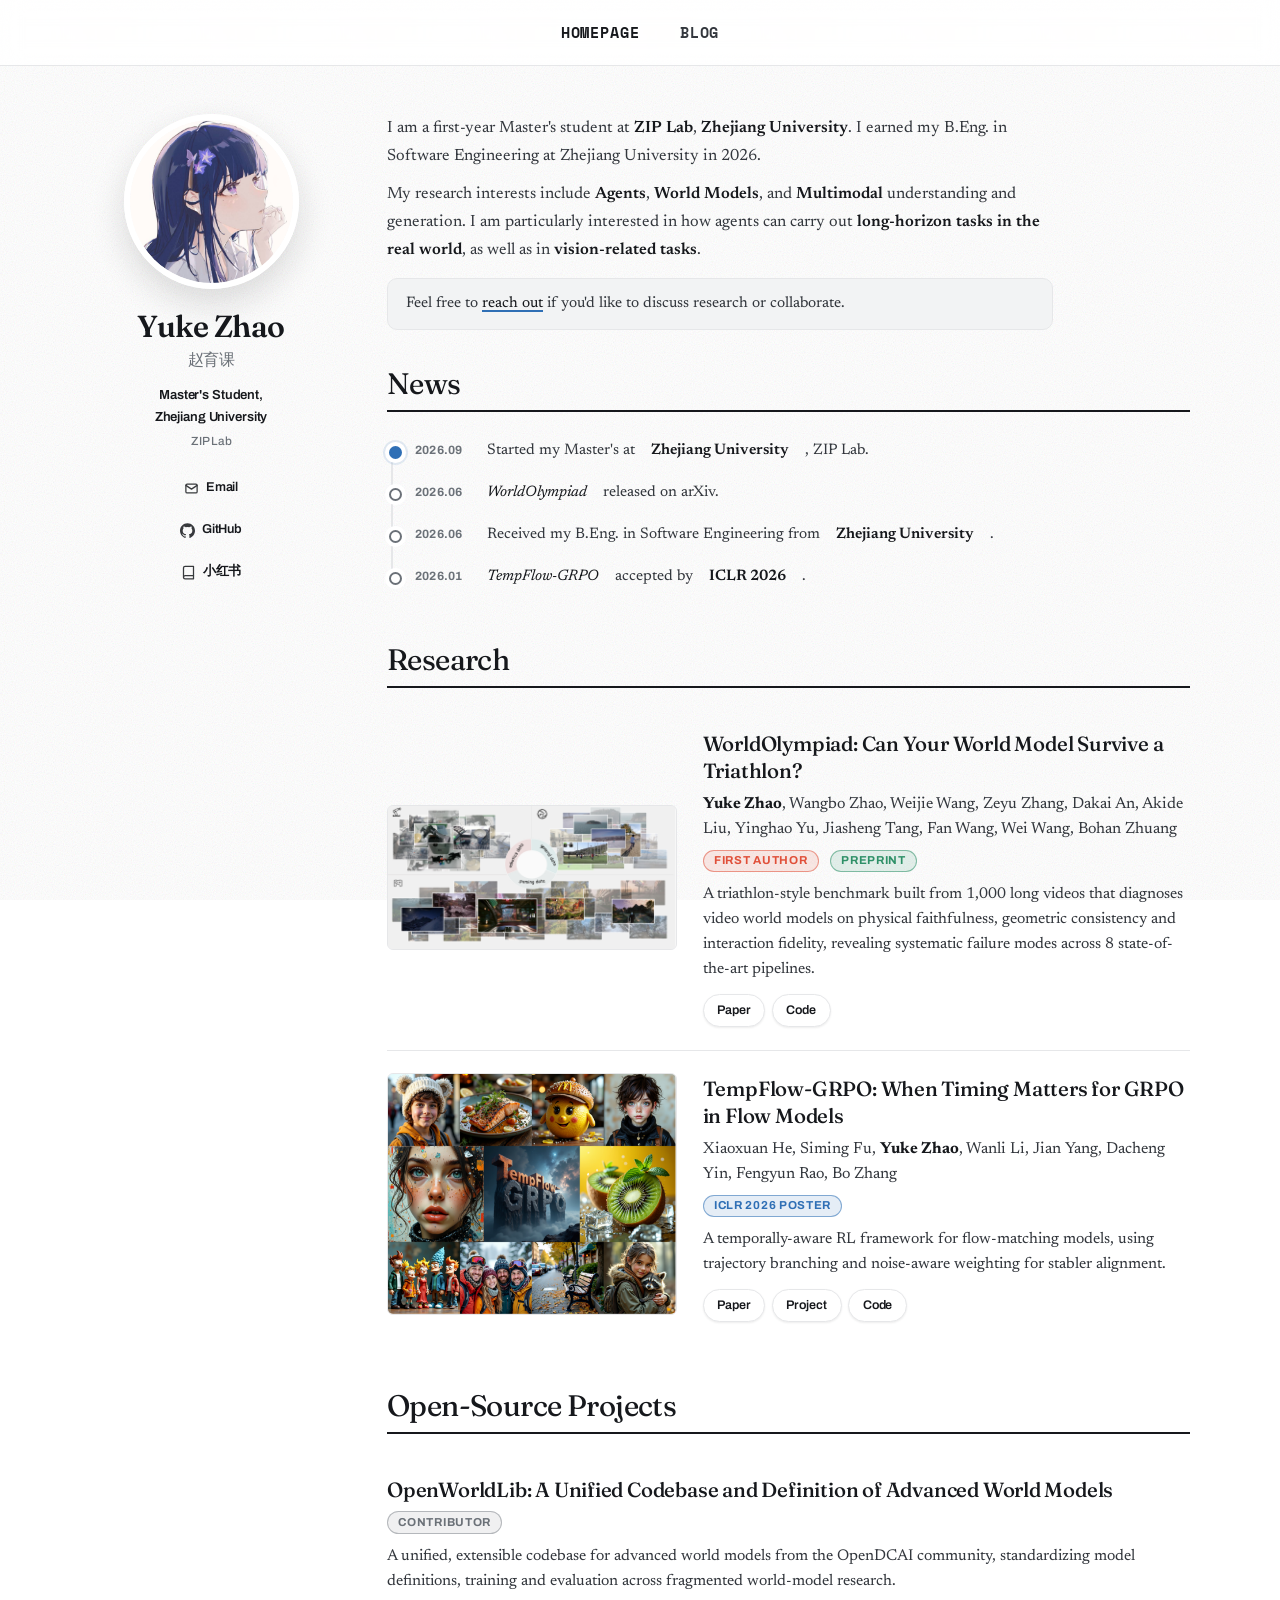
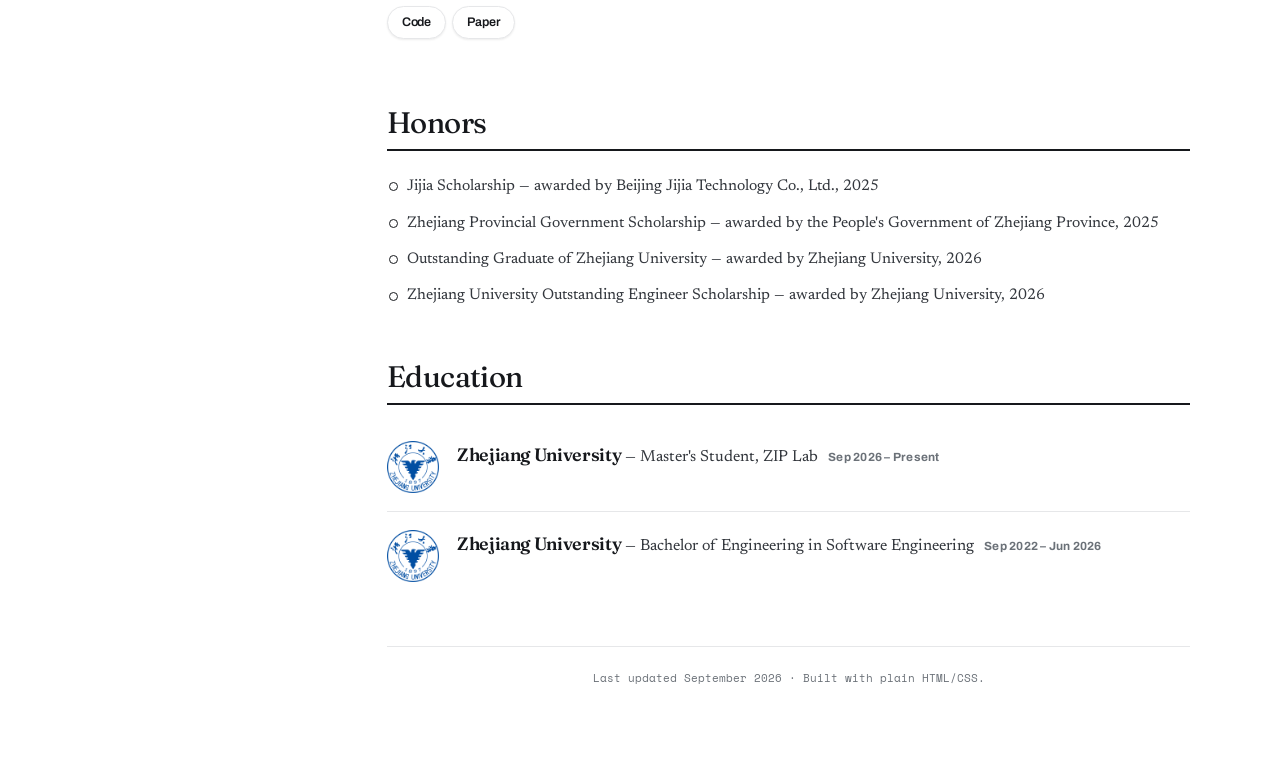
==== commit 0c845e13: "Refine research interests; spell out engineering degree" ====
--- a/index.html
+++ b/index.html
@@ -48,8 +48,8 @@
     <p class="bio">
       My research interests include <strong>Agents</strong>, <strong>World Models</strong>,
       and <strong>Multimodal</strong> understanding and generation. I am particularly
-      interested in how world models can be evaluated faithfully and how they can serve
-      as environments for training capable agents.
+      interested in how agents can carry out <strong>long-horizon tasks in the real world</strong>,
+      as well as in <strong>vision-related tasks</strong>.
     </p>
     <p class="bio bio-cta">
       Feel free to <a href="mailto:yukezhao37@gmail.com">reach out</a> if you'd like to discuss research or collaborate.
@@ -126,7 +126,7 @@
       </li>
       <li>
         <span class="edu-logo"><img src="assets/zju.png" alt="ZJU"></span>
-        <span class="edu-text"><strong>Zhejiang University</strong> — B.Eng. in Software Engineering <span class="edu-date">Sep 2022 – Jun 2026</span></span>
+        <span class="edu-text"><strong>Zhejiang University</strong> — Bachelor of Engineering in Software Engineering <span class="edu-date">Sep 2022 – Jun 2026</span></span>
       </li>
     </ul>
   </section>
